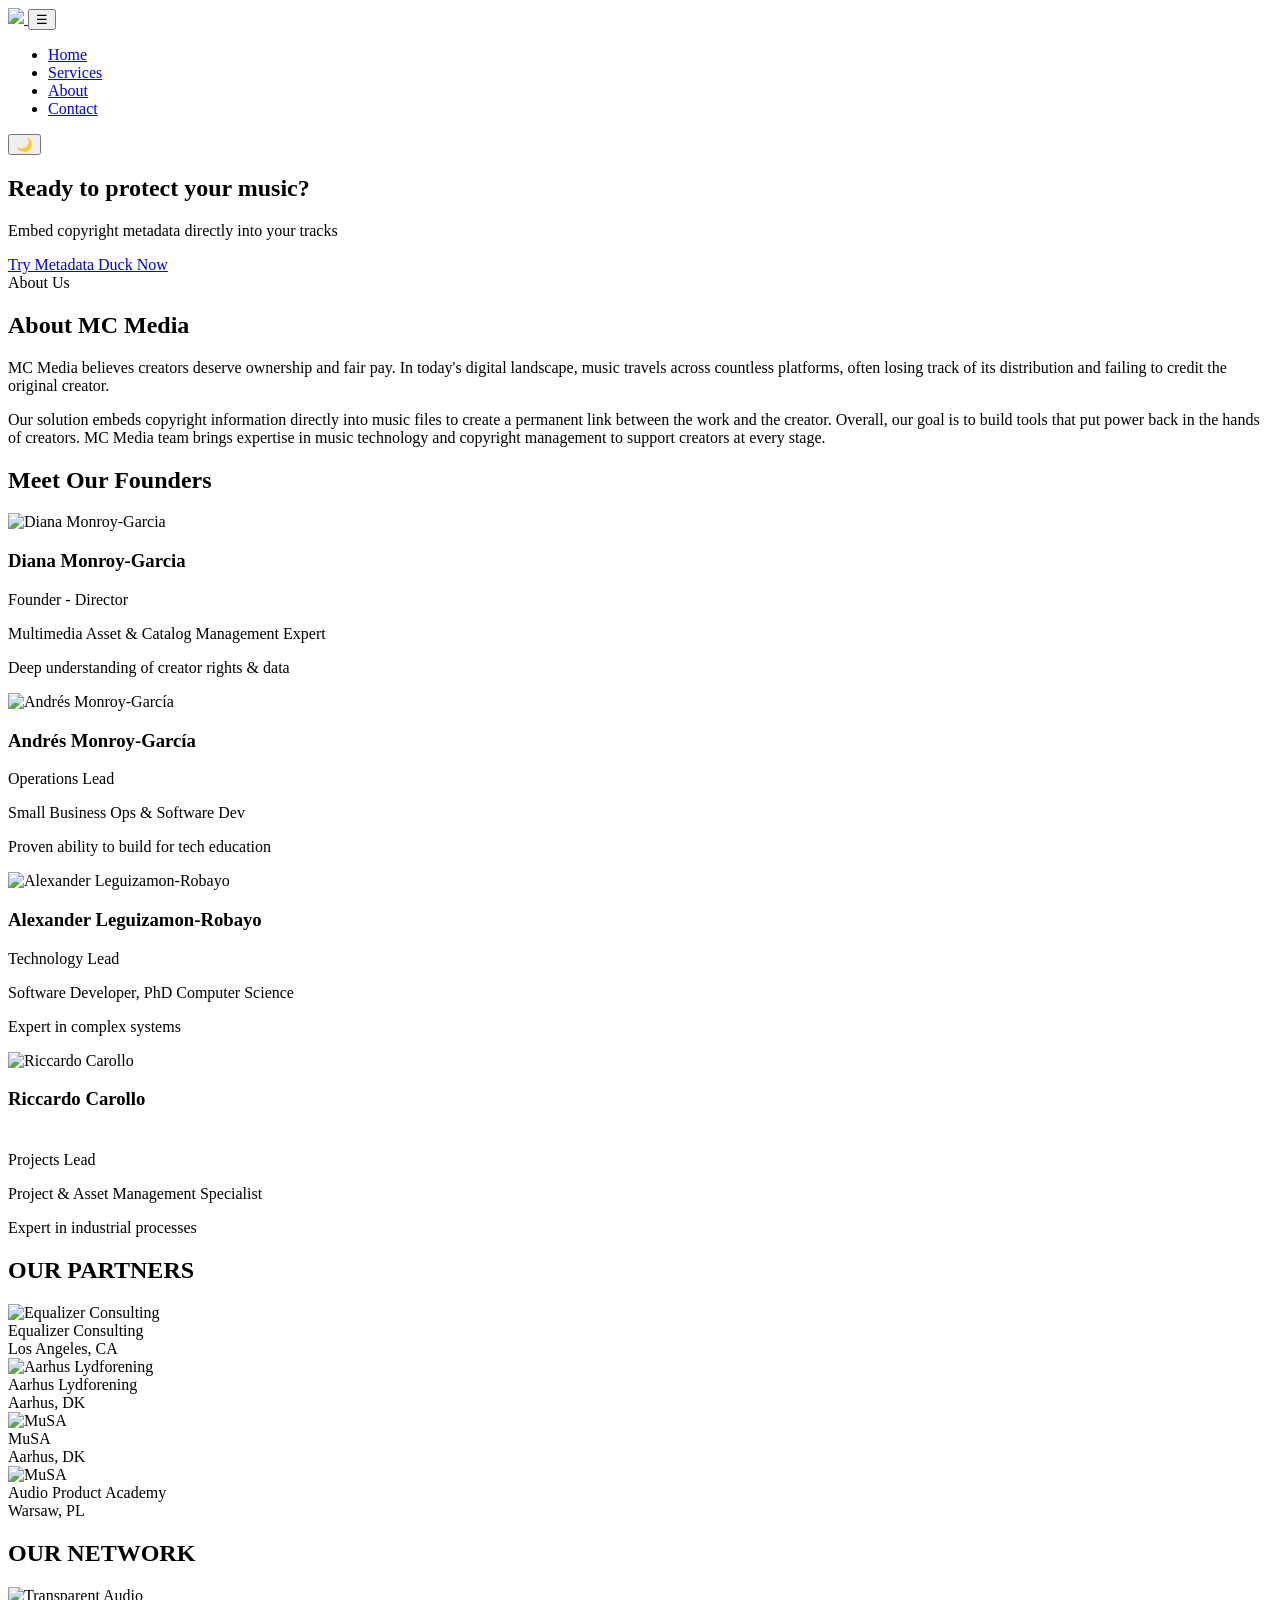
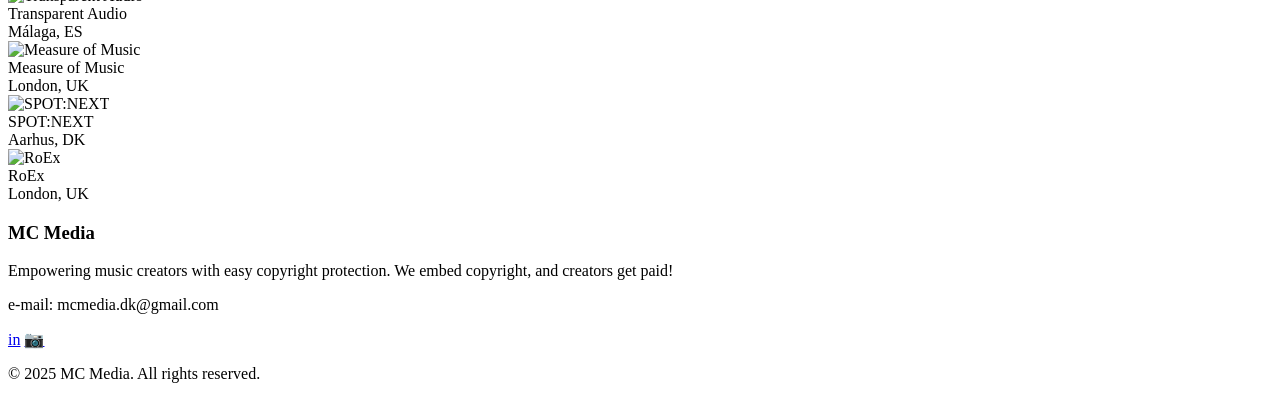
==== pages/about.html @ 6b3085d5 "Update about.html updated team's titles and experience" ====
<!DOCTYPE html>
<html>
<head>
<meta charset="UTF-8"/>
<meta name="viewport" content="width=device-width, initial-scale=1.0"/>
<link rel="stylesheet" href="../style.css"/>
<title>About - MC Media</title>
<script>
  // Applique le thème immédiatement, avant que la page se charge
  (function() {
    const savedTheme = localStorage.getItem('theme') || 'dark';
    if (savedTheme === 'light') {
      document.documentElement.classList.add('light-mode');
    }
  })();
</script>
</head>
<body class="standalone-mode">

    <nav>
        <div class="nav-container">
            <a href="../index.html" class="logo">
                <img src="../images/mcmedialogo.png" class="logo-image">
            </a>
            <button class="mobile-menu-btn" aria-label="Toggle menu">&#9776;</button>
            <div class="nav-right">
                <ul class="nav-links">
                    <li><a href="../index.html" class="nav-link" data-page="home">Home</a></li>
                    <li><a href="../pages/services.html" class="nav-link">Services</a></li>
                    <li><a href="../pages/about.html" class="nav-link active">About</a></li>
                    <li><a href="../pages/contact.html" class="nav-link">Contact</a></li>
                </ul>
                <button id="themeToggle">🌙</button>
            </div>
        </div>
    </nav>




<!-- App Banner Section -->
<div class="app-banner">
    <div class="app-banner-content">
        <h2>Ready to protect your music?</h2>
        <p>Embed copyright metadata directly into your tracks</p>
        <a href="https://app.mcmedia.dk" class="app-banner-btn" target="_blank">Try Metadata Duck Now</a>
    </div>
</div>

     <!-- About Page - UPDATED CONTENT -->
    <section id="about" class="page-section">
        <div class="about-section-new">
            <div class="about-container-new">
                <div class="about-intro">
                    <span class="about-label">About Us</span>
                    <h2>About MC Media</h2>
                    <p class="about-subtitle">MC Media believes creators deserve ownership and fair pay. In today's digital landscape, music travels across countless platforms, often losing track of its distribution and failing to credit the original creator.</p>
                </div>
                <div class="about-description">
                    <p>Our solution embeds copyright information directly into music files to create a permanent link between the work and the creator. Overall, our goal is to build tools that put power back in the hands of creators. MC Media team brings expertise in music technology and copyright management to support creators at every stage.</p>
                </div>

                <!-- IMPROVED Meet Our Founders Section - 3 COLUMN LAYOUT -->
                <div class="founders-section">
                    <h2>Meet Our Founders</h2>
                    
                    <div class="founders-grid">
                        <!-- Founder 1 -->
                        <div class="founder-card">
                            <div class="founder-image">
                                <img src="../images/diana profile.jpg" 
                                     alt="Diana Monroy-Garcia">
                            </div>
                            <div class="founder-info">
                                <h3>Diana Monroy-Garcia</h3>
                                <p class="title">Founder - Director</p>
                                <p class="experience">Multimedia Asset & Catalog Management Expert</p>
                                <p>Deep understanding of creator rights & data</p>
                            </div>
                        </div>
                        
                        <!-- Founder 2 -->
                        <div class="founder-card">
                            <div class="founder-image">
                                <img src="../images/andres profile.png" 
                                     alt="Andrés Monroy-García">
                            </div>
                            <div class="founder-info">
                                <h3>Andrés Monroy-García</h3>
                                <p class="title">Operations Lead</p>
                                <p class="experience">Small Business Ops & Software Dev</p>
                                <p> Proven ability to build for tech education</p>
                            </div>
                        </div>
                        
                        <!-- Founder 3 -->
                        <div class="founder-card">
                            <div class="founder-image">
                                <img src="../images/alexander profile.png" 
                                     alt="Alexander Leguizamon-Robayo">
                            </div>
                            <div class="founder-info">
                                <h3>Alexander Leguizamon-Robayo</h3>
                                <p class="title">Technology Lead</p>
                                <p class="experience">Software Developer, PhD Computer Science</p>
                                <p>Expert in complex systems</p>
                            </div>
                        </div>
                                <!-- Founder 4 -->
                        <div class="founder-card">
                            <div class="founder-image">
                                <img src="../images/riccardo profile.jpg" 
                                     alt="Riccardo Carollo">
                            </div>
                            <div class="founder-info">
                                <h3>Riccardo Carollo <br><br></h3>
                                <p class="title">Projects Lead</p>
                                <p class="experience">Project & Asset Management Specialist</p>
                                <p> Expert in industrial processes</p>
                            </div>
                        </div>
                    </div>
                </div>

                <!-- IMPROVED Our partners Section - BORDERLESS WITH IMAGES -->
                <div class="partners-section">
                    <h2>OUR PARTNERS</h2>
                    <div class="partners-logos">
                        <div class="partners-logo">
                            <img src="../images/equalizer logo.jpg" alt="Equalizer Consulting" class="network-logo-image">
                            <div class="logo-placeholder">Equalizer Consulting</div>
                            <div class="logo-text">Los Angeles, CA</div>
                        </div>
                        <div class="partners-logo">
                            <img src="../images/Aarhus Lydforening.png" alt="Aarhus Lydforening" class="network-logo-image">
                            <div class="logo-placeholder">Aarhus Lydforening</div>
                            <div class="logo-text">Aarhus, DK</div>
                        </div>
     
                          <div class="partners-logo">
                            <img src="../images/Musa.jpeg" alt="MuSA" class="network-logo-image">
                            <div class="logo-placeholder">MuSA</div>
                            <div class="logo-text">Aarhus, DK</div>
                        </div>
                         <div class="partners-logo">
                            <img src="../images/audio product academy.jpeg" alt="MuSA" class="network-logo-image">
                            <div class="logo-placeholder">Audio Product Academy</div>
                            <div class="logo-text">Warsaw, PL</div>
                        </div>
       
                        </div>

<!-- IMPROVED Our network Section - BORDERLESS WITH IMAGES -->
                        <div class="network-section">
                    <h2>OUR NETWORK</h2>
                    <div class="network-logos">
                        <div class="network-logo">
                            <img src="../images/transparent audio.jpg" alt="Transparent Audio" class="network-logo-image">
                            <div class="logo-placeholder">Transparent Audio</div>
                            <div class="logo-text">Málaga, ES</div>
                        </div>
                     
                      <div class="partners-logo">
                            <img src="../images/measure of music logo.png" alt="Measure of Music" class="network-logo-image">
                            <div class="logo-placeholder">Measure of Music</div>
                            <div class="logo-text">London, UK</div>
                        </div>
                        <div class="partners-logo">
                            <img src="../images/spot next logo.jpg" alt="SPOT:NEXT" class="network-logo-image">
                            <div class="logo-placeholder">SPOT:NEXT</div>
                            <div class="logo-text">Aarhus, DK</div>
                        </div>
                         <div class="partners-logo">
                            <img src="../images/roex logo.png" alt="RoEx" class="network-logo-image">
                            <div class="logo-placeholder">RoEx</div>
                            <div class="logo-text">London, UK</div>
                        </div>
                    </div>
                </div>
            </div>
        </div>
    </section>
    <!-- Footer -->
    <div class="white-footer">
        <div class="footer-content">
            <div class="footer-about">
                <h3>MC Media</h3>
                <p>Empowering music creators with easy copyright protection. We embed copyright, and creators get paid!</p>
                <p>e-mail: mcmedia.dk@gmail.com</p>
                <div class="social-links">
                    <a href="https://www.linkedin.com/company/mcmedia-dk/posts/?feedView=all" target="_blank" aria-label="LinkedIn">in</a>
                    <a href="https://www.instagram.com/musicrightscl" target="_blank" aria-label="Instagram">📷</a>
                </div>
            </div>
            <div class="footer-bottom">
                <p>&copy; 2025 MC Media. All rights reserved.</p>
            </div>
        </div>
    </div>
        <script src="../scripts.js"></script>
</body>
</html>
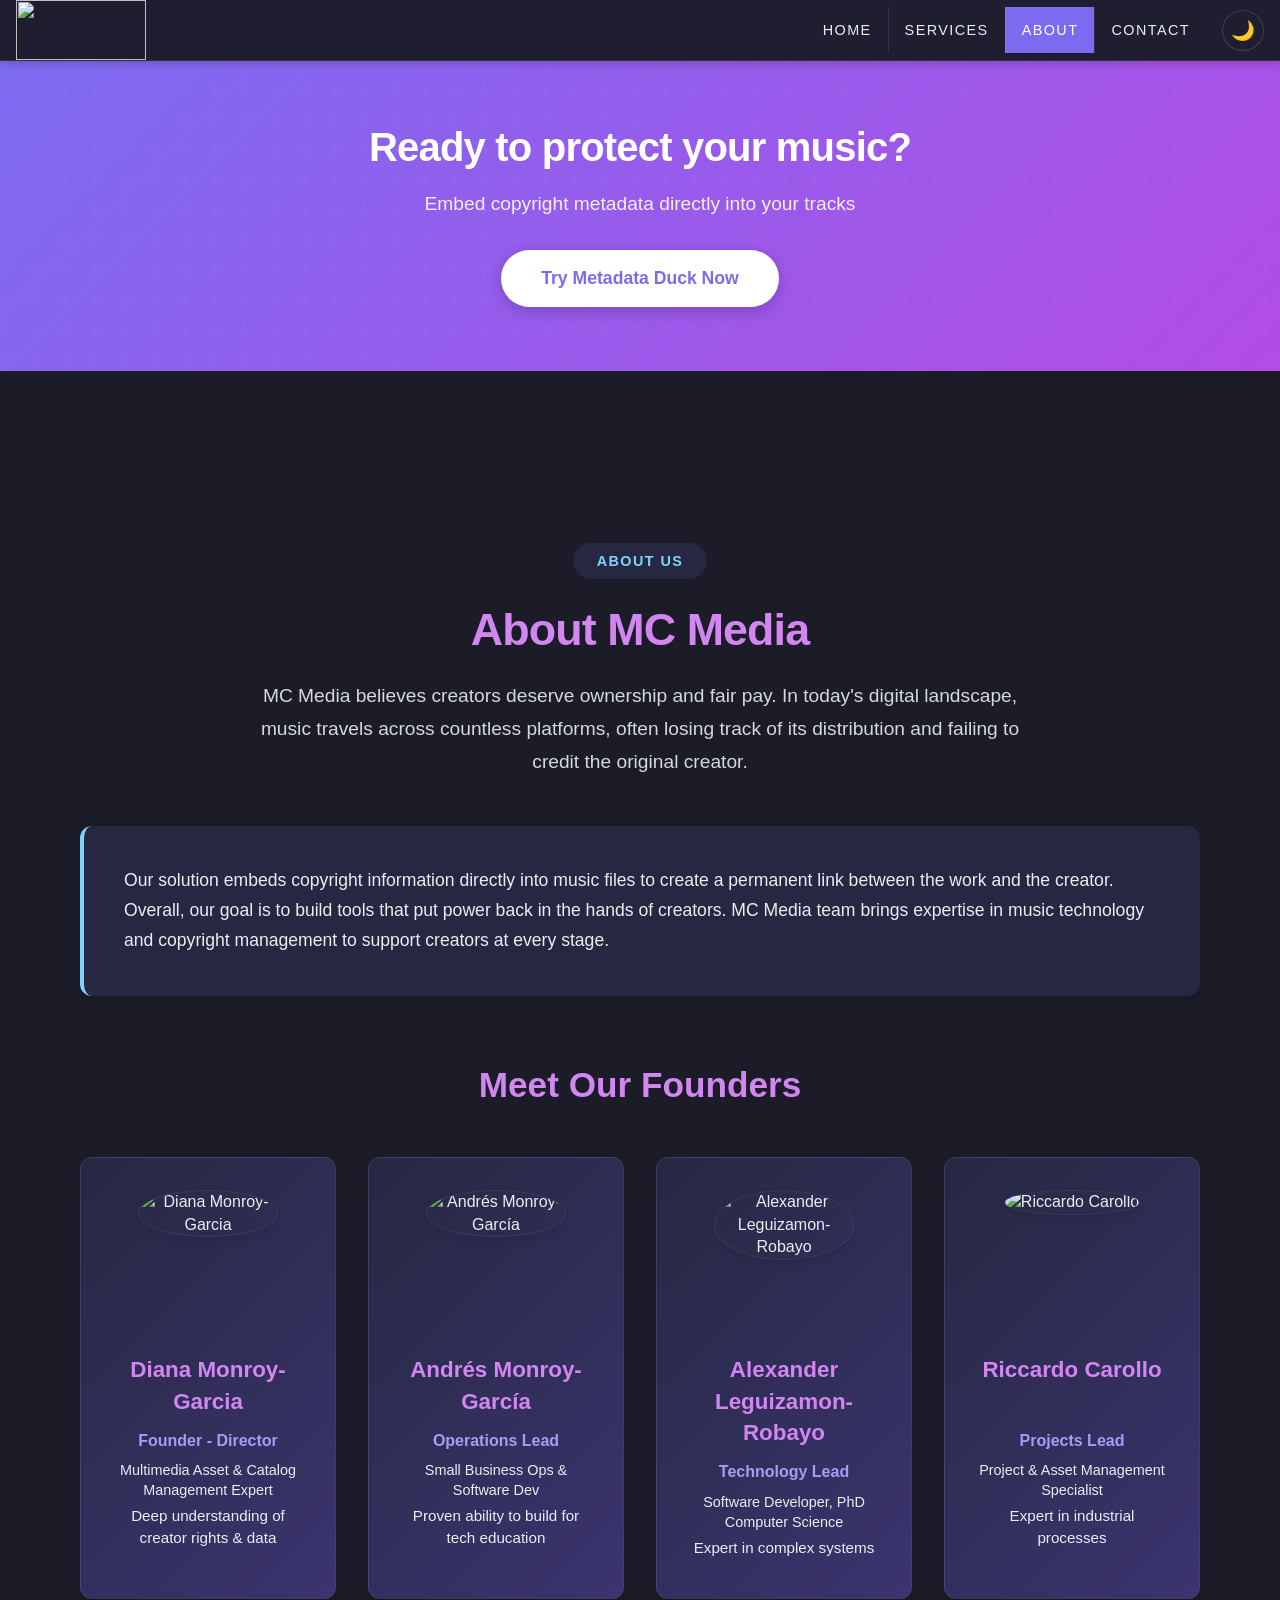
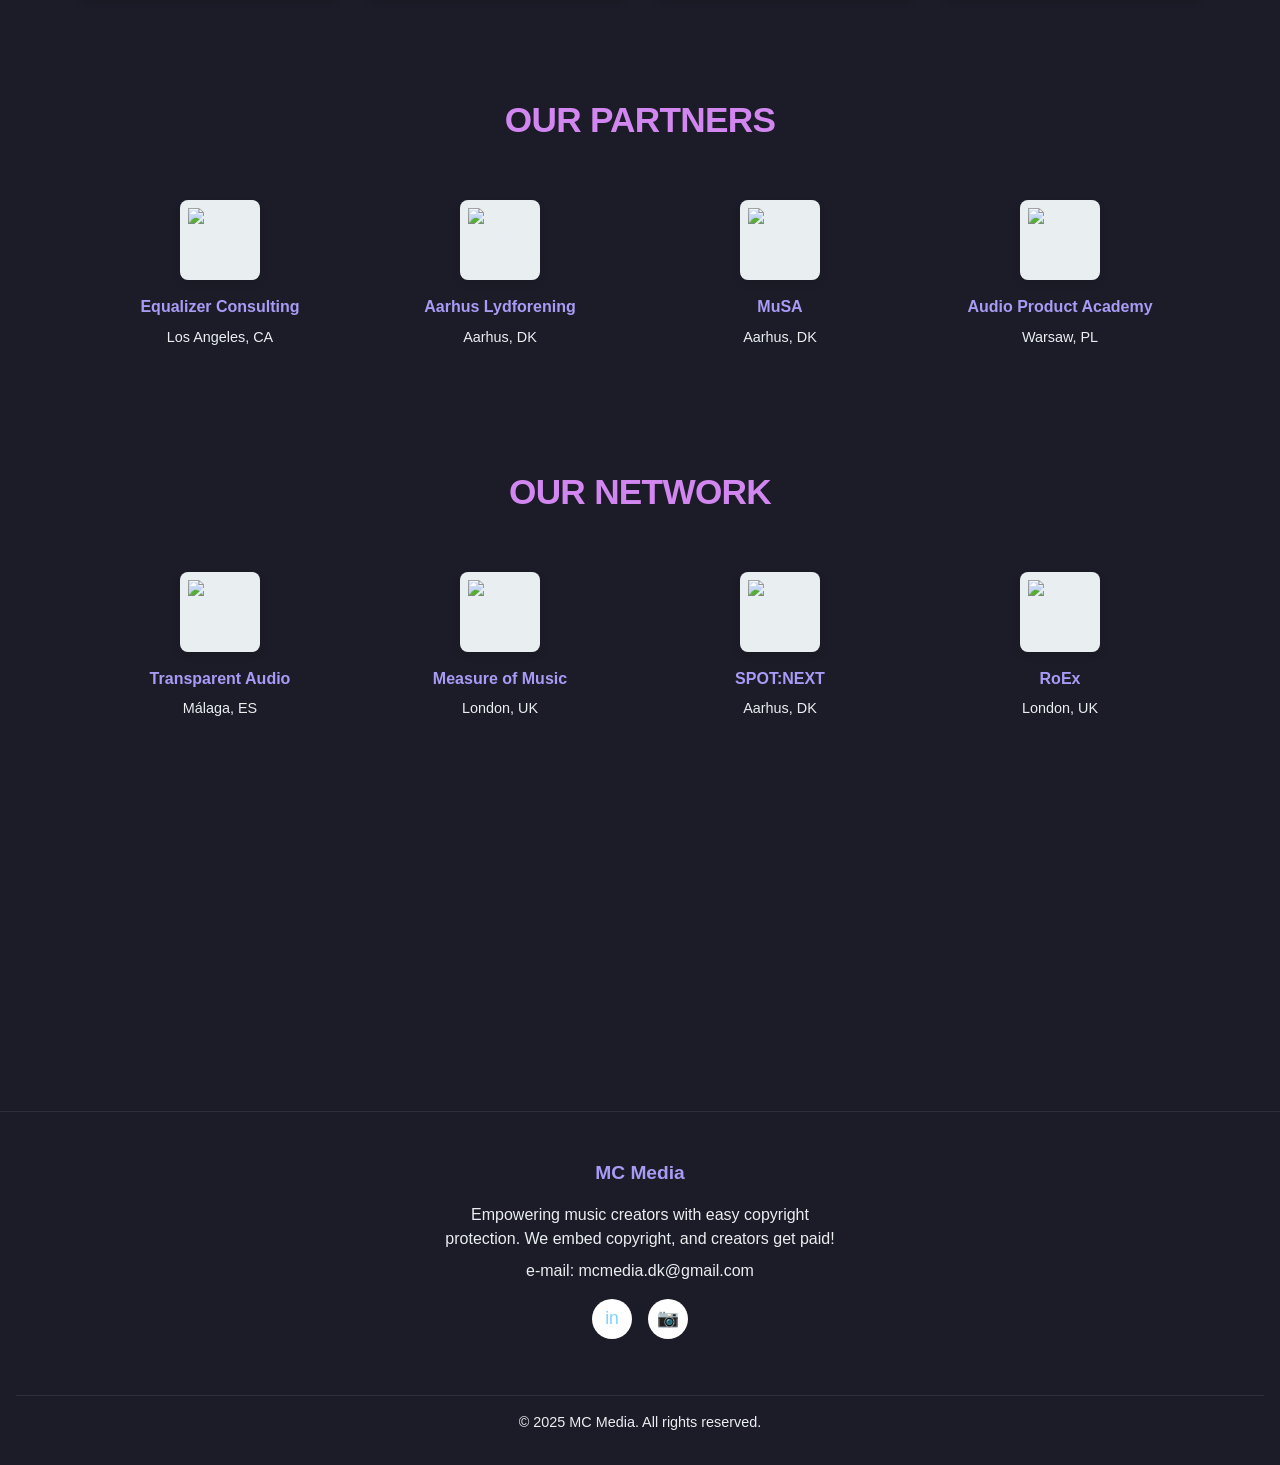
==== commit 8dcda907: "Update about.html app banner underlay fix 2" ====
--- a/pages/about.html
+++ b/pages/about.html
@@ -39,7 +39,7 @@
 
 
 <!-- App Banner Section -->
-<div class="app-banner">
+<div class="app-banner app-banner-page">
     <div class="app-banner-content">
         <h2>Ready to protect your music?</h2>
         <p>Embed copyright metadata directly into your tracks</p>
--- a/style.css
+++ b/style.css
@@ -0,0 +1,2487 @@
+
+       :root {
+            
+    /* ======================================
+                    COLORS
+       ====================================== */
+    --main-color: #1c1c28;
+    --card-color:  #262841;
+    --article-bg-color: #1c1c28;
+    --founder-card-bg-color: #3b3470;
+    --network-logo-bg-color: #e9eef1;
+    /*text*/
+    --text-color:#e9eef1;
+    --bigtitle-color: #d186f0;
+    --title-color:  #a99bf5;
+    --date-color: #7dd3fc;
+    --container-color: #262841;
+    /*buttons*/
+    --button-color: #262841;
+    --button-hover-color: #181526;
+    --button-text-color: #e9eef1;
+    /*links*/
+    --link-color: #262841;
+    --link-a-color: #7dd3fc;
+    --link-a-hover-color: #7c6bf0;
+    /*details*/
+    --divider-color: rgba(233,238,241,0.2);
+    /*borders & shadows*/
+    --border-color: rgba(255,255,255,0.08);
+    --border-color-strong: rgba(255,255,255,0.15);
+    --shadow-card: 0 2px 8px rgba(0,0,0,0.2);
+    --shadow-md: 0 4px 12px rgba(0,0,0,0.25);
+    --shadow-lg: 0 8px 24px rgba(0,0,0,0.3);
+    /*nav*/
+    --nav-bg: #1e1e30;
+    --nav-text: #e9eef1;
+
+
+    /* Variables for light mode */
+body.light-mode {
+    --main-color: #f8f9fc;
+    --card-color: #ffffff;
+    --article-bg-color:#f8f9fc;
+    --founder-card-bg-color: #f0edff;
+    --network-logo-bg-color: #e9eef1;
+    /*text*/
+    --text-color:#1e1b3a;
+    --bigtitle-color: #6d28d9;
+    --title-color:  #4338ca;
+    --date-color: #0369a1;
+    --container-color: #f0edff;
+    /*buttons*/
+    --button-color: #6d28d9;
+    --button-hover-color: #5b21b6;
+    --button-text-color: #ffffff;
+    /*links*/
+    --link-color: #1e1b3a;
+    --link-a-color: #2563eb;
+    --link-a-hover-color: #7c6bf0;
+    /*details*/
+    --divider-color: rgba(0,0,0,0.1);
+    /*borders & shadows*/
+    --border-color: rgba(0,0,0,0.08);
+    --border-color-strong: rgba(0,0,0,0.12);
+    --shadow-card: 0 1px 3px rgba(0,0,0,0.06), 0 1px 2px rgba(0,0,0,0.04);
+    --shadow-md: 0 4px 12px rgba(0,0,0,0.08);
+    --shadow-lg: 0 8px 24px rgba(0,0,0,0.1);
+    /*nav*/
+    --nav-bg: #ffffff;
+    --nav-text: #1e1b3a;
+}
+
+/* Style du bouton theme toggle */
+#themeToggle {
+    background: none;
+    border: 1px solid var(--border-color-strong);
+    font-size: 1.2rem;
+    cursor: pointer;
+    padding: 0.5rem;
+    border-radius: 50%;
+    transition: all 0.3s ease;
+    margin-left: 1rem;
+}
+
+#themeToggle:hover {
+    background: var(--border-color-strong);
+    transform: scale(1.1);
+}
+
+body.light-mode #themeToggle {
+    border-color: var(--border-color-strong);
+}
+
+body.light-mode #themeToggle:hover {
+    background: #f0f0f0;
+}
+
+        }
+        /* ======================================
+            GLOBAL STYLES & RESET
+           ====================================== */
+        * {
+            margin: 0;
+            padding: 0;
+            box-sizing: border-box;
+        }
+
+        body {
+            font-family: 'Helvetica Neue', Helvetica, Arial, sans-serif;
+            background: var(--main-color);
+            color: var(--text-color);
+            line-height: 1.4;
+            overflow-x: hidden;
+        }
+
+        /* ======================================
+           HEADER - NAVIGATION
+           ====================================== */
+    
+           nav {
+            position: fixed;
+            top: 0;
+            width: 100%;
+            background: var(--nav-bg);
+            z-index: 1000;
+            border-bottom: 1px solid var(--border-color);
+            box-shadow: var(--shadow-card);
+        }
+        body.light-mode nav{
+                background: var(--nav-bg);
+            }
+        .nav-container {
+            max-width: 1400px;
+            margin: 0 auto;
+            padding: 0 1rem;
+            display: flex;
+            justify-content: space-between;
+            align-items: center;
+            height: 60px;
+        }
+
+        .nav-right {
+            display: flex;
+            align-items: center;
+            gap: 0;
+        }
+
+        .logo {
+            font-size: 1.4rem;
+            font-weight: 700;
+            color: var(--nav-text);
+            text-decoration: none;
+            letter-spacing: -0.02em;
+        }
+
+        .nav-links {
+            display: flex;
+            list-style: none;
+            gap: 0;
+            margin: 0;
+            padding: 0;
+        }
+
+        .nav-links li {
+            position: relative;
+        }
+
+        .nav-links a {
+            text-decoration: none;
+            color: var(--nav-text);
+            font-weight: 400;
+            font-size: 0.9rem;
+            text-transform: uppercase;
+            letter-spacing: 0.1em;
+            padding: 0.8rem 1rem;
+            display: block;
+            transition: background 0.2s ease, color 0.2s ease;
+            border-left: 1px solid var(--border-color);
+        }
+
+        .nav-links li:first-child a {
+            border-left: none;
+        }
+
+        .nav-links a:hover,
+        .nav-links a.active {
+            background: var(--link-a-hover-color);
+            color: #ffffff;
+        }
+
+        /* Mobile menu button */
+        .mobile-menu-btn {
+            display: none;
+            background: none;
+            border: none;
+            font-size: 1.5rem;
+            cursor: pointer;
+            padding: 0.5rem;
+        }
+
+        /* ======================================
+           MAIN - HERO SECTION
+           ====================================== */
+/* Page sections (for body spa we use the first one system with a single page and for standalone we use display block) */
+
+
+        /* Mode SPA (index.html) */
+     body.spa-mode .page-section {
+        display: none;
+    }
+    body.spa-mode .page-section.active {
+        display: block;
+    }
+
+    /* Mode standalone (autres pages) */
+    body.standalone-mode .page-section {
+        display: block;
+        margin-top: 60px;
+    }
+
+        .main-hero {
+            position: relative;
+            height: 100vh;
+            width: 100%;
+            display: flex;
+            align-items: center;
+            justify-content: center;
+            overflow: hidden;
+            background: #000;
+            margin-top: 0;
+        }
+
+        /* When no banner before hero */
+        .main-hero.with-nav-margin {
+            margin-top: 60px;
+        }
+
+        .hero-video-background {
+            position: absolute;
+            top: 0;
+            left: 0;
+            width: 100%;
+            height: 100%;
+            object-fit: cover;
+            z-index: 1;
+            -webkit-user-select: none;
+            -moz-user-select: none;
+            -ms-user-select: none;
+            user-select: none;
+            -webkit-tap-highlight-color: transparent;
+            pointer-events: none;
+        }
+
+        /* Video Text Overlay - FIXED TO SHOW ONLY 2 LINES */
+        .video-text-overlay {
+            position: absolute;
+            bottom: 80px;
+            left: 60px;
+            color: white;
+            text-align: left;
+            z-index: 4;
+            max-width: 500px;
+        }
+
+        .video-text-overlay h2 {
+            font-size: 3.2rem;
+            font-weight: 700;
+            line-height: 1.1;
+            letter-spacing: -0.02em;
+            text-shadow: 2px 2px 8px rgba(0, 0, 0, 0.7);
+            display: flex;
+            flex-direction: column;
+            white-space: nowrap;
+        }
+
+        .video-text-overlay .line1 {
+            display: block;
+            margin-bottom: 0.3em;
+        }
+
+        .video-text-overlay .line2 {
+            display: block;
+        }
+
+        /* ======================================
+           STICKY BANNER WITH ANIMATION
+           ====================================== */
+        .sticky-banner {
+            text-align: center;
+            margin: 0;
+            padding: 0;
+            background: #000;
+            color: white;
+            height: 41px;
+            display: flex;
+            align-items: center;
+            justify-content: center;
+            overflow: hidden;
+            position: fixed;
+            top: 60px;
+            left: 0;
+            right: 0;
+            z-index: 998;
+            width: 100vw;
+        }
+
+        .sticky-banner h3 {
+            font-size: 1rem;
+            font-weight: 600;
+            margin: 0;
+            font-style: italic;
+            white-space: nowrap;
+            animation: slideRight 20s linear infinite;
+            line-height: 41px;
+            height: 41px;
+            display: block;
+            padding-top: 3px;
+        }
+
+        @keyframes slideRight {
+            0% { transform: translateX(-25%); }
+            100% { transform: translateX(25%); }
+        }
+
+        /* ======================================
+           APP BANNER SECTION
+           ====================================== */
+        .app-banner {
+            background: linear-gradient(135deg, #7c6bf0 0%, #b24ce6 100%);
+            padding: 4rem 2rem;
+            text-align: center;
+            position: relative;
+            overflow: hidden;
+        }
+
+        .app-banner-top {
+            margin-top: 96px;
+        }
+
+       .app-banner-page {
+           margin-top: 55px;
+       }
+
+        .app-banner::before {
+            content: '';
+            position: absolute;
+            top: 0;
+            left: 0;
+            right: 0;
+            bottom: 0;
+            background: url("data:image/svg+xml,%3Csvg width='60' height='60' viewBox='0 0 60 60' xmlns='http://www.w3.org/2000/svg'%3E%3Cg fill='none' fill-rule='evenodd'%3E%3Cg fill='%23ffffff' fill-opacity='0.05'%3E%3Cpath d='M36 34v-4h-2v4h-4v2h4v4h2v-4h4v-2h-4zm0-30V0h-2v4h-4v2h4v4h2V6h4V4h-4zM6 34v-4H4v4H0v2h4v4h2v-4h4v-2H6zM6 4V0H4v4H0v2h4v4h2V6h4V4H6z'/%3E%3C/g%3E%3C/g%3E%3C/svg%3E");
+            opacity: 0.5;
+        }
+
+        .app-banner-content {
+            position: relative;
+            z-index: 1;
+            max-width: 800px;
+            margin: 0 auto;
+        }
+
+        .app-banner h2 {
+            font-size: 2.5rem;
+            font-weight: 700;
+            color: #fff;
+            margin-bottom: 1rem;
+            letter-spacing: -0.02em;
+        }
+
+        .app-banner p {
+            font-size: 1.2rem;
+            color: rgba(255, 255, 255, 0.9);
+            margin-bottom: 2rem;
+        }
+
+        .app-banner-btn {
+            display: inline-block;
+            background: #fff;
+            color: #7c6bf0;
+            padding: 1rem 2.5rem;
+            font-size: 1.1rem;
+            font-weight: 600;
+            text-decoration: none;
+            border-radius: 50px;
+            transition: all 0.3s ease;
+            box-shadow: 0 4px 15px rgba(0, 0, 0, 0.2);
+        }
+
+        .app-banner-btn:hover {
+            transform: translateY(-3px);
+            box-shadow: 0 8px 25px rgba(0, 0, 0, 0.3);
+            background: #f0f0f0;
+        }
+
+        /* ======================================
+           IMPROVED MISSION SECTION - NEW DESIGN
+           ====================================== */
+        .mission-section-new {
+            background: var(--main-color);
+            padding: 7rem 0;
+            width: 100%;
+        }
+
+        .mission-container-new {
+            max-width: 1200px;
+            margin: 0 auto;
+            padding: 0 2.5rem;
+        }
+
+        .mission-intro {
+            text-align: center;
+            margin-bottom: 4rem;
+        }
+
+        .mission-label {
+            display: inline-block;
+            background: var(--card-color);
+            color: var(--link-a-color);
+            padding: 0.5rem 1.5rem;
+            border-radius: 50px;
+            font-size: 0.9rem;
+            font-weight: 600;
+            text-transform: uppercase;
+            letter-spacing: 0.1em;
+            margin-bottom: 1.5rem;
+        }
+
+        .mission-intro h2 {
+            font-size: 2.8rem;
+            font-weight: 700;
+            color: var(--bigtitle-color);
+            margin-bottom: 1.5rem;
+            letter-spacing: -0.02em;
+            line-height: 1.2;
+        }
+
+        .mission-subtitle {
+            font-size: 1.2rem;
+            color: var(--text-color);
+            max-width: 700px;
+            margin: 0 auto;
+            line-height: 1.7;
+            opacity: 0.9;
+        }
+
+        .mission-features {
+            display: flex;
+            flex-direction: column;
+            gap: 2rem;
+        }
+
+        .mission-feature {
+            display: flex;
+            align-items: flex-start;
+            gap: 1.5rem;
+            background: var(--card-color);
+            padding: 2.5rem;
+            border-radius: 12px;
+            transition: all 0.3s ease;
+            border-left: 4px solid transparent;
+            box-shadow: var(--shadow-card);
+        }
+
+        .mission-feature:hover {
+            transform: translateX(10px);
+            border-left-color: var(--link-a-color);
+            box-shadow: var(--shadow-md);
+        }
+
+        .feature-icon-wrapper {
+            flex-shrink: 0;
+            width: 60px;
+            height: 60px;
+            background: linear-gradient(135deg, #7c6bf0 0%, #b24ce6 100%);
+            border-radius: 12px;
+            display: flex;
+            align-items: center;
+            justify-content: center;
+            color: #fff;
+        }
+
+        .feature-content h3 {
+            font-size: 1.4rem;
+            font-weight: 600;
+            color: var(--bigtitle-color);
+            margin-bottom: 0.5rem;
+        }
+
+        .feature-content p {
+            font-size: 1rem;
+            line-height: 1.6;
+            color: var(--text-color);
+            opacity: 0.9;
+        }
+
+        /* ======================================
+           SERVICES PAGE - NEW DESIGN
+           ====================================== */
+        .services-section-new {
+            background: var(--main-color);
+            padding: 7rem 0;
+            width: 100%;
+        }
+
+        .services-container-new {
+            max-width: 1200px;
+            margin: 0 auto;
+            padding: 0 2.5rem;
+        }
+
+        .services-intro {
+            text-align: center;
+            margin-bottom: 4rem;
+        }
+
+        .services-label {
+            display: inline-block;
+            background: var(--card-color);
+            color: var(--link-a-color);
+            padding: 0.5rem 1.5rem;
+            border-radius: 50px;
+            font-size: 0.9rem;
+            font-weight: 600;
+            text-transform: uppercase;
+            letter-spacing: 0.1em;
+            margin-bottom: 1.5rem;
+        }
+
+        .services-intro h2 {
+            font-size: 2.8rem;
+            font-weight: 700;
+            color: var(--bigtitle-color);
+            margin-bottom: 1.5rem;
+            letter-spacing: -0.02em;
+            line-height: 1.2;
+        }
+
+        .services-subtitle {
+            font-size: 1.2rem;
+            color: var(--text-color);
+            max-width: 700px;
+            margin: 0 auto;
+            line-height: 1.7;
+            opacity: 0.9;
+        }
+
+        .services-features {
+            display: flex;
+            flex-direction: column;
+            gap: 2rem;
+        }
+
+        .service-feature {
+            display: flex;
+            align-items: flex-start;
+            gap: 1.5rem;
+            background: var(--card-color);
+            padding: 2.5rem;
+            border-radius: 12px;
+            transition: all 0.3s ease;
+            border-left: 4px solid transparent;
+            box-shadow: var(--shadow-card);
+        }
+
+        .service-feature:hover {
+            transform: translateX(10px);
+            border-left-color: var(--link-a-color);
+            box-shadow: var(--shadow-md);
+        }
+
+        /* ======================================
+           ABOUT PAGE - NEW DESIGN
+           ====================================== */
+        .about-section-new {
+            background: var(--main-color);
+            padding: 7rem 0;
+            width: 100%;
+        }
+
+        .about-container-new {
+            max-width: 1200px;
+            margin: 0 auto;
+            padding: 0 2.5rem;
+        }
+
+        .about-intro {
+            text-align: center;
+            margin-bottom: 3rem;
+        }
+
+        .about-label {
+            display: inline-block;
+            background: var(--card-color);
+            color: var(--link-a-color);
+            padding: 0.5rem 1.5rem;
+            border-radius: 50px;
+            font-size: 0.9rem;
+            font-weight: 600;
+            text-transform: uppercase;
+            letter-spacing: 0.1em;
+            margin-bottom: 1.5rem;
+        }
+
+        .about-intro h2 {
+            font-size: 2.8rem;
+            font-weight: 700;
+            color: var(--bigtitle-color);
+            margin-bottom: 1.5rem;
+            letter-spacing: -0.02em;
+            line-height: 1.2;
+        }
+
+        .about-subtitle {
+            font-size: 1.2rem;
+            color: var(--text-color);
+            max-width: 800px;
+            margin: 0 auto;
+            line-height: 1.7;
+            opacity: 0.9;
+        }
+
+        .about-description {
+            background: var(--card-color);
+            padding: 2.5rem;
+            border-radius: 12px;
+            margin-bottom: 4rem;
+            border-left: 4px solid var(--link-a-color);
+            box-shadow: var(--shadow-card);
+        }
+
+        .about-description p {
+            font-size: 1.1rem;
+            line-height: 1.7;
+            color: var(--text-color);
+        }
+
+        /* ======================================
+           CONTACT PAGE - NEW DESIGN
+           ====================================== */
+        .contact-section-new {
+            background: var(--main-color);
+            padding: 7rem 0;
+            width: 100%;
+        }
+
+        .contact-container-new {
+            max-width: 1200px;
+            margin: 0 auto;
+            padding: 0 2.5rem;
+        }
+
+        .contact-intro {
+            text-align: center;
+            margin-bottom: 4rem;
+        }
+
+        .contact-label {
+            display: inline-block;
+            background: var(--card-color);
+            color: var(--link-a-color);
+            padding: 0.5rem 1.5rem;
+            border-radius: 50px;
+            font-size: 0.9rem;
+            font-weight: 600;
+            text-transform: uppercase;
+            letter-spacing: 0.1em;
+            margin-bottom: 1.5rem;
+        }
+
+        .contact-intro h2 {
+            font-size: 2.8rem;
+            font-weight: 700;
+            color: var(--bigtitle-color);
+            margin-bottom: 1.5rem;
+            letter-spacing: -0.02em;
+            line-height: 1.2;
+        }
+
+        .contact-subtitle {
+            font-size: 1.2rem;
+            color: var(--text-color);
+            max-width: 800px;
+            margin: 0 auto;
+            line-height: 1.7;
+            opacity: 0.9;
+        }
+
+        .contact-features {
+            display: grid;
+            grid-template-columns: repeat(2, 1fr);
+            gap: 2rem;
+            margin-bottom: 4rem;
+        }
+
+        .contact-feature {
+            display: flex;
+            align-items: flex-start;
+            gap: 1.5rem;
+            background: var(--card-color);
+            padding: 2.5rem;
+            border-radius: 12px;
+            transition: all 0.3s ease;
+            border-left: 4px solid transparent;
+            box-shadow: var(--shadow-card);
+        }
+
+        .contact-feature:hover {
+            transform: translateX(10px);
+            border-left-color: var(--link-a-color);
+            box-shadow: var(--shadow-md);
+        }
+
+        .contact-feature .feature-content p {
+            margin-bottom: 0.8rem;
+        }
+
+        .contact-form-wrapper {
+            max-width: 700px;
+            margin: 0 auto;
+        }
+
+        .contact-form-wrapper h3 {
+            text-align: center;
+            font-size: 1.8rem;
+            color: var(--bigtitle-color);
+            margin-bottom: 2rem;
+        }
+
+        /* Old mission section (kept for other pages) */
+        .mission-section {
+            background: var(--main-color);
+            padding: 5rem 0;
+            width: 100%;
+        }
+
+        .mission-container {
+            max-width: 1200px;
+            margin: 0 auto;
+            padding: 0 2rem;
+        }
+
+        .mission-header {
+            text-align: center;
+            margin-bottom: 3rem;
+        }
+
+        .mission-header h2 {
+            font-size: 2.2rem; /* SMALLER */
+            font-weight: 700;
+            color: var(--bigtitle-color);;
+            margin-bottom: 1rem;
+            letter-spacing: -0.02em;
+        }
+
+        .mission-divider {
+            width: 100px;
+            height: 3px;
+            background: var(--divider-color);
+            margin: 0 auto 2rem;
+        }
+
+        .mission-grid {
+            display: grid;
+            grid-template-columns: repeat(3, 1fr);
+            gap: 2rem;
+        }
+
+        .mission-card {
+            background: var(--card-color);
+            padding: 2.5rem 2rem;
+            border-radius: 8px;
+            text-align: center;
+            transition: all 0.3s ease;
+            box-shadow: var(--shadow-card);
+        }
+
+        .mission-card:hover {
+            transform: translateY(-5px);
+            box-shadow: var(--shadow-md);
+        }
+
+        .mission-icon {
+            font-size: 2.5rem;
+            margin-bottom: 1.5rem;
+        }
+
+        .mission-card h3 {
+            font-size: 1.3rem;
+            font-weight: 600;
+            margin-bottom: 1rem;
+            color: var(--title-color);
+        }
+
+        .mission-card p {
+            font-size: 1rem;
+            line-height: 1.6;
+            color: var(--text-color);
+        }
+
+        /* ======================================
+           BLACK & WHITE CASSETTE TAPE STYLING
+           ====================================== */
+        .cassette-section {
+            background: var(--main-color);
+            width: 100%;
+            padding: 3rem 0;
+            margin: 0;
+        }
+
+        .cassette-container {
+            max-width: 1400px;
+            margin: 0 auto;
+            padding: 0 1rem;
+        }
+
+        .cassette-player {
+            background: var(--card-color);
+            border-radius: 8px;
+            padding: 2rem;
+            margin-bottom: 0;
+            border: 1px solid var(--border-color);
+            position: relative;
+        }
+        body.light-mode .cassette-label{
+                background: rgb(128, 124, 242);
+            }
+        .cassette-label {
+            background: rgb(0, 0, 0);
+            border-radius: 4px;
+            padding: 1.5rem;
+            margin-bottom: 1.5rem;
+            border: 1px solid var(--border-color);
+            text-align: center;
+        }
+
+        .cassette-controls {
+            display: flex;
+            justify-content: center;
+            gap: 1.5rem;
+            margin-top: 0;
+            margin-bottom: 0;
+        }
+
+        .cassette-button {
+            padding: 10px 20px;
+            background: white;
+            color: #000;
+            border: 1px solid var(--border-color-strong);
+            border-radius: 4px;
+            cursor: pointer;
+            transition: all 0.3s ease;
+            font-size: 0.9rem;
+            font-weight: 500;
+        }
+
+        .cassette-button:hover {
+            background: #000;
+            color: white;
+            border: 1px solid white;
+        }
+
+        .cassette-button.active {
+            background: #000;
+            color: white;
+            border: 1px solid white;
+        }
+
+        .cassette-content {
+            display: grid;
+            grid-template-columns: 1fr;
+            gap: 1rem;
+        }
+
+        .cassette-track {
+            background: white;
+            border-radius: 4px;
+            padding: 1.2rem;
+            border: 1px solid var(--border-color);
+            cursor: pointer;
+            transition: all 0.2s ease;
+            display: flex;
+            align-items: center;
+        }
+
+        .cassette-track:hover {
+            background: #000;
+            color: white;
+        }
+
+        .cassette-track:hover .track-info h3,
+        .cassette-track:hover .track-info p {
+            color: white;
+        }
+
+        .track-number {
+            width: 24px;
+            height: 24px;
+            background: #000;
+            color: white;
+            border-radius: 50%;
+            display: flex;
+            align-items: center;
+            justify-content: center;
+            font-size: 0.8rem;
+            font-weight: bold;
+            margin-right: 1rem;
+            flex-shrink: 0;
+        }
+
+        .track-info {
+            flex: 1;
+        }
+
+        .track-info h3 {
+            font-size: 1rem;
+            font-weight: 500;
+            margin-bottom: 0.2rem;
+            color: #000;
+        }
+
+        .track-info p {
+            font-size: 0.85rem;
+            color: #000;
+            margin: 0;
+        }
+
+        .track-category {
+            display: inline-block;
+            font-size: 0.7rem;
+            font-weight: 600;
+            text-transform: uppercase;
+            letter-spacing: 0.05em;
+            padding: 3px 8px;
+            border-radius: 12px;
+            background: white;
+            color: #000;
+            border: 1px solid var(--border-color);
+        }
+
+        /* Category colors with brand outline */
+        .blog-content .track-category {
+            background: var(--link-a-hover-color);
+            color: white;
+            border: 2px solid var(--border-color-strong);
+            box-shadow: none;
+        }
+
+        .projects-content .track-category {
+            background: var(--link-a-hover-color);
+            color: white;
+            border: 2px solid var(--border-color-strong);
+            box-shadow: none;
+        }
+
+        .talks-content .track-category {
+            background: var(--link-a-hover-color);
+            color: white;
+            border: 2px solid var(--border-color-strong);
+            box-shadow: none;
+        }
+
+        .cassette-track:hover .track-category {
+            background: white;
+            color: #000;
+            border: 1px solid white;
+            box-shadow: none;
+        }
+
+        .no-content-message {
+            text-align: center;
+            padding: 2rem;
+            color: white;
+            font-style: italic;
+            display: none;
+        }
+
+        /* ======================================
+           RESTORED SERVICES PAGE - MISSION STYLE DESIGN
+           ====================================== */
+        .services-section {
+            background: var(--main-color);
+            padding: 8rem 0 4rem 0; /* Added space before heading */
+            width: 100%;
+        }
+
+        .services-container {
+            max-width: 1200px;
+            margin: 0 auto;
+            padding: 0 2rem;
+        }
+
+        .services-header {
+            text-align: center;
+            margin-bottom: 3rem;
+        }
+
+        .services-header h2 {
+            font-size: 2.2rem;
+            font-weight: 700;
+            color: var(--bigtitle-color);
+            margin-bottom: 1rem;
+            letter-spacing: -0.02em;
+        }
+
+        .services-divider {
+            width: 100px;
+            height: 3px;
+            background: var(--divider-color);
+            margin: 0 auto 2rem;
+        }
+
+        .services-grid {
+            display: grid;
+            grid-template-columns: repeat(2, 1fr);
+            gap: 2rem;
+        }
+
+        .service-card {
+            background: var(--card-color);
+            padding: 2.5rem 2rem;
+            border-radius: 8px;
+            text-align: center;
+            transition: all 0.3s ease;
+            box-shadow: var(--shadow-card);
+        }
+
+        .service-card:hover {
+            transform: translateY(-5px);
+            box-shadow: var(--shadow-md);
+        }
+
+        .service-icon {
+            font-size: 2.5rem;
+            margin-bottom: 1.5rem;
+        }
+
+        .service-card h3 {
+            font-size: 1.3rem;
+            font-weight: 600;
+            margin-bottom: 1rem;
+            color: var(--title-color);
+        }
+
+        .service-card p {
+            font-size: 1rem;
+            line-height: 1.6;
+            color: var(--text-color);
+        }
+
+        /* ======================================
+           ABOUT PAGE STYLES
+           ====================================== */
+        .about-section {
+            padding: 8rem 0 4rem 0; /* Added space before heading */
+            background: var(--main-color);
+        }
+
+        .about-content {
+            max-width: 900px;
+            margin: 0 auto;
+            padding: 0 1rem;
+        }
+
+        .about-header {
+            text-align: center;
+            margin-bottom: 3rem;
+        }
+
+        .about-header h2 {
+            font-size: 2.2rem; /* SMALLER */
+            font-weight: 700;
+            margin-bottom: 1rem;
+            color: var(--bigtitle-color);
+            letter-spacing: -0.02em;
+        }
+
+        .about-text {
+            font-size: 1.1rem;
+            line-height: 1.7;
+            margin-bottom: 2rem;
+            text-align: justify;
+        }
+
+        /* IMPROVED FOUNDERS SECTION - 3 COLUMN LAYOUT */
+        .founders-section h2 {
+            text-align: center;
+            margin-bottom: 3rem;
+            font-size: 2.2rem;
+            font-weight: 700;
+            color: var(--bigtitle-color);
+        }
+
+        .founders-grid {
+            display: grid;
+            grid-template-columns: repeat(4, 1fr);
+            gap: 2rem;
+            max-width: 1200px;
+            margin: 0 auto;
+        }
+
+        .founder-card {
+            display: flex;
+            flex-direction: column;
+            align-items: center;
+            text-align: center;
+            background: linear-gradient(135deg, var(--card-color) 0%, var(--founder-card-bg-color) 100%);
+            padding: 2rem;
+            border-radius: 12px;
+            border: 1px solid var(--border-color);
+            transition: all 0.3s ease;
+            box-shadow: var(--shadow-card);
+            height: 100%;
+        }
+
+        .founder-card:hover {
+            transform: translateY(-8px);
+            box-shadow: var(--shadow-lg);
+        }
+
+        .founder-image {
+            margin-bottom: 1.5rem;
+            width: 140px;
+            height: 140px;
+        }
+
+        .founder-image img {
+            width: 100%;
+            height: 100%;
+            object-fit: cover;
+            border-radius: 50%;
+            border: 1px solid var(--border-color);
+            box-shadow: 0 4px 10px rgba(0, 0, 0, 0.1);
+        }
+
+        .founder-info {
+            display: flex;
+            flex-direction: column;
+        }
+
+
+        .founder-info .title {
+           margin-top: auto;
+        }
+        .founder-info h3 {
+            font-size: 1.4rem;
+            font-weight: 600;
+            margin-bottom: 0.8rem;
+            color: var(--bigtitle-color);
+        }
+
+        .founder-info p {
+            margin-bottom: 0.5rem;
+            color: var(--text-color);
+            font-size: 0.95rem;
+        }
+
+        .founder-info .title {
+            font-weight: 600;
+            margin-bottom: 0.5rem;
+            color: var(--title-color); 
+            font-size: 1rem;
+        }
+
+        .founder-info .experience {
+            margin-bottom: 0.3rem;
+            color: var(--text-color);
+            font-size: 0.9rem;
+        }
+
+        /* ======================================
+           IMPROVED OUR NETWORK SECTION
+           ====================================== */
+           .partners-section {
+            margin: 4rem 0;
+            padding: 2rem 0;
+        }
+
+        .partners-section h2 {
+            text-align: center;
+            font-size: 2.2rem;
+            font-weight: 700;
+            color: var(--bigtitle-color);
+            margin-bottom: 2rem;
+            letter-spacing: -0.02em;
+        }
+
+        .partners-logos {
+            display: grid;
+            grid-template-columns: repeat(auto-fit, minmax(180px, 1fr));
+            gap: 2rem;
+            max-width: 1200px;
+            margin: 0 auto;
+            padding: 0 1rem;
+        }
+
+        .partners-logo {
+            background: transparent;
+            border: none;
+            border-radius: 8px;
+            padding: 1.5rem;
+            text-align: center;
+            transition: all 0.3s ease;
+            display: flex;
+            flex-direction: column;
+            align-items: center;
+            justify-content: center;
+        }
+
+        .partners-logo:hover {
+            transform: translateY(-5px);
+        }
+
+        .partners-logo-image {
+            width: 80px;
+            height: 80px;
+            object-fit: contain;
+            margin-bottom: 1rem;
+            border-radius: 8px;
+            background: var(--network-logo-bg-color);
+            padding: 8px;
+            box-shadow: 0 4px 8px rgba(0, 0, 0, 0.1);
+        }
+        .network-section {
+            margin: 4rem 0;
+            padding: 2rem 0;
+        }
+
+        .network-section h2 {
+            text-align: center;
+            font-size: 2.2rem;
+            font-weight: 700;
+            color: var(--bigtitle-color);
+            margin-bottom: 2rem;
+            letter-spacing: -0.02em;
+        }
+
+        .network-logos {
+            display: grid;
+            grid-template-columns: repeat(auto-fit, minmax(180px, 1fr));
+            gap: 2rem;
+            max-width: 1200px;
+            margin: 0 auto;
+            padding: 0 1rem;
+        }
+
+        .network-logo {
+            background: transparent;
+            border: none;
+            border-radius: 8px;
+            padding: 1.5rem;
+            text-align: center;
+            transition: all 0.3s ease;
+            display: flex;
+            flex-direction: column;
+            align-items: center;
+            justify-content: center;
+        }
+
+        .network-logo:hover {
+            transform: translateY(-5px);
+        }
+
+        .network-logo-image {
+            width: 80px;
+            height: 80px;
+            object-fit: contain;
+            margin-bottom: 1rem;
+            border-radius: 8px;
+            background: var(--network-logo-bg-color);
+            padding: 8px;
+            box-shadow: 0 4px 8px rgba(0, 0, 0, 0.1);
+        }
+
+        .logo-placeholder {
+            font-weight: 600;
+            font-size: 1rem;
+            margin-bottom: 0.5rem;
+            color: var(--title-color);
+        }
+
+        .logo-text {
+            font-size: 0.9rem;
+            line-height: 1.4;
+            color: var(--text-color);
+        }
+
+        /* Responsive adjustments for network section */
+        @media (max-width: 768px) {
+            .network-logos {
+                grid-template-columns: repeat(2, 1fr);
+                gap: 1.5rem;
+            }
+            
+            .network-logo {
+                padding: 1rem;
+            }
+            
+            .network-logo-image {
+                width: 60px;
+                height: 60px;
+            }
+        }
+
+        @media (max-width: 480px) {
+            .network-logos {
+                grid-template-columns: 1fr;
+            }
+            
+            .network-section h2 {
+                font-size: 1.8rem;
+            }
+        }
+
+         /* Responsive adjustments for partners section */
+        @media (max-width: 768px) {
+            .partners-logos {
+                grid-template-columns: repeat(2, 1fr);
+                gap: 1.5rem;
+            }
+
+            .partners-logo {
+                padding: 1rem;
+            }
+
+            .partners-logo-image {
+                width: 60px;
+                height: 60px;
+            }
+        }
+
+        @media (max-width: 480px) {
+            .partners-logos {
+                grid-template-columns: 1fr;
+            }
+
+            .partners-section h2 {
+                font-size: 1.8rem;
+            }
+        }
+
+        /* ======================================
+           CONTACT PAGE - SMALLER HEADING
+           ====================================== */
+        .contact-section {
+            padding: 8rem 0 4rem 0; /* Added space before heading */
+            background: var(--main-color);
+        }
+
+        .contact-header {
+            text-align: center;
+            margin-bottom: 3rem;
+            padding: 0 1rem;
+        }
+
+        .contact-header h2 {
+            font-size: 2.2rem; /* SMALLER */
+            font-weight: 700;
+            margin-bottom: 1rem;
+            color: var(--bigtitle-color);
+            letter-spacing: -0.02em;
+        }
+
+        .contact-header p {
+            font-size: 1.2rem;
+            color: var(--text-color);
+            max-width: 800px;
+            margin: 0 auto;
+            line-height: 1.6;
+        }
+
+        .contact-categories {
+            display: grid;
+            grid-template-columns: repeat(2, 1fr);
+            gap: 2rem;
+            max-width: 1200px;
+            margin: 0 auto 3rem;
+            padding: 0 1rem;
+        }
+
+        .contact-category {
+            background: var(--card-color);
+            padding: 2.5rem;
+            border-radius: 8px;
+            border: 1px solid var(--border-color);
+            box-shadow: var(--shadow-card);
+        }
+
+        .contact-category h3 {
+            font-size: 1.5rem;
+            font-weight: 600;
+            margin-bottom: 1.5rem;
+            color: var(title-color);
+            padding-bottom: 0.75rem;
+            border-bottom:3px solid var(--divider-color);
+        }
+
+        .contact-category p {
+            font-size: 1.05rem;
+            line-height: 1.6;
+            color: var(--text-color);
+            margin-bottom: 1rem;
+        }
+
+        .contact-form-container {
+            max-width: 700px;
+            margin: 0 auto;
+            background: var(--container-color);
+            padding: 3rem;
+            border: 1px solid var(--border-color-strong);
+            border-radius: 8px;
+        }
+
+        .contact-form {
+            display: flex;
+            flex-direction: column;
+            gap: 1.5rem;
+        }
+
+        .form-row {
+            display: flex;
+            gap: 1rem;
+        }
+
+        .form-group {
+            flex: 1;
+        }
+
+        .form-group label {
+            display: block;
+            font-weight: 500;
+            margin-bottom: 0.5rem;
+            color: var(--text-color);
+            font-size: 0.9rem;
+        }
+
+        .form-group input,
+        .form-group textarea {
+            width: 100%;
+            padding: 12px;
+            border: 1px solid var(--border-color-strong);
+            font-size: 1rem;
+            outline: none;
+            transition: border-color 0.3s ease;
+            border-radius: 4px;
+        }
+
+        .form-group input:focus,
+        .form-group textarea:focus {
+            border-color: var(--link-a-color);
+        }
+
+        .submit-btn {
+            background: var(--button-color);
+            color: var(--button-text-color);
+            padding: 15px 30px;
+            border: none;
+            font-size: 1rem;
+            font-weight: 500;
+            cursor: pointer;
+            transition: background-color 0.3s ease;
+            text-transform: uppercase;
+            letter-spacing: 0.05em;
+            border-radius: 4px;
+            margin-top: 1rem;
+        }
+
+        .submit-btn:hover {
+            background: var(--button-hover-color);
+        }
+
+        .form-status {
+            margin-top: 1rem;
+            padding: 12px;
+            border-radius: 4px;
+            display: none;
+        }
+
+        /* ======================================
+           CONTENT PAGES - SMALLER HEADINGS WITH SPACING
+           ====================================== */
+        .content-page {
+            padding: 8rem 0 4rem 0;
+            background: var(--main-color);
+        }
+
+        .content-header {
+            text-align: center;
+            margin-bottom: 3rem;
+            padding: 0 1rem;
+        }
+
+        .content-header h2 {
+            font-size: 2.2rem; /* SMALLER */
+            font-weight: 700;
+            margin-bottom: 1rem;
+            color: var(--bigtitle-color);
+            letter-spacing: -0.02em;
+            margin-top: 2rem; /* ADDED SPACING */
+        }
+
+        .content-header p {
+            font-size: 1.2rem;
+            color: var(--text-color);
+            max-width: 800px;
+            margin: 0 auto;
+            line-height: 1.6;
+        }
+
+        .content-grid {
+            display: grid;
+            grid-template-columns: 1fr;
+            gap: 2rem;
+            max-width: 900px;
+            margin: 0 auto;
+            padding: 0 1rem;
+        }
+
+        .content-article {
+            background: var(--card-color);
+            border-radius: 8px;
+            padding: 2.5rem;
+            border: 1px solid var(--border-color);
+            box-shadow: var(--shadow-card);
+            transition: all 0.3s ease;
+            margin-top: 1.5rem; /* ADDED SPACING */
+        }
+
+        .content-article:hover {
+            background: var(--link-a-hover-color);
+            color: white;
+            transform: translateY(-5px);
+        }
+
+        .content-article:hover h3,
+        .content-article:hover p {
+            color: white;
+        }
+
+        .content-article h3 {
+            font-size: 1.5rem;
+            font-weight: 600;
+            margin-bottom: 1rem;
+            color: var(--bigtitle-color);
+            margin-top: 1rem; /* ADDED SPACING */
+        }
+
+        .content-article p {
+            font-size: 1rem;
+            line-height: 1.6;
+            color: var(--text-color);
+            margin-bottom: 1rem;
+        }
+
+        /* ======================================
+           DUCK1 TESTING PAGE
+           ====================================== */
+        .duck1-page {
+            padding: 8rem 0 4rem 0;
+            background: var(--main-color);
+        }
+
+        .duck1-header {
+            text-align: center;
+            margin-bottom: 3rem;
+            padding: 0 1rem;
+        }
+
+        .duck1-title {
+            font-size: 2.2rem; /* SMALLER */
+            font-weight: 700;
+            color: var(--bigtitle-color);
+            margin-bottom: 1rem;
+            letter-spacing: -0.02em;
+            line-height: 1.1;
+            margin-top: 2rem; /* ADDED SPACING */
+        }
+
+        .duck1-date {
+            font-size: 1rem;
+            color: var(--date-color);
+            margin-bottom: 2rem;
+            font-style: italic;
+        }
+
+        .duck1-content {
+            max-width: 900px;
+            margin: 0 auto;
+            padding: 0 1rem;
+        }
+
+        .duck1-article {
+            background: var(--article-bg-color);
+            padding: 2.5rem 0;
+        }
+
+        .duck1-article p {
+            font-size: 1.1rem;
+            line-height: 1.7;
+            color: var(--text-color);
+            margin-bottom: 1.5rem;
+            text-align: justify;
+        }
+
+        .duck1-article strong {
+            font-weight: 600;
+            color: var(--text-color);
+        }
+
+        .duck1-section-heading {
+            font-size: 1.8rem;
+            font-weight: 700;
+            color: var(--bigtitle-color);
+            margin: 2rem 0 1rem 0;
+            letter-spacing: -0.02em;
+            line-height: 1.1;
+            margin-top: 2.5rem; /* ADDED SPACING */
+        }
+
+        .duck1-article ul {
+            margin: 1.5rem 0;
+            padding-left: 2rem;
+        }
+
+        .duck1-article li {
+            font-size: 1.1rem;
+            line-height: 1.7;
+            color: var(--text-color);
+            margin-bottom: 0.8rem;
+        }
+
+        /* LinkedIn Post Styles for Duck1 Page */
+        .linkedin-embed {
+            margin: 2.5rem 0;
+            border: 1px solid #e0e0e0;
+            border-radius: 8px;
+            overflow: hidden;
+            background: white;
+            box-shadow: 0 2px 8px rgba(0,0,0,0.1);
+        }
+
+        .linkedin-embed iframe {
+            width: 100%;
+            border: none;
+            min-height: 400px;
+        }
+        body.light-mode .linkedin-fallback {
+            background: #afcad5;
+        }
+        body.light-mode .linkedin-fallback p {
+            color: #f5f7f9;
+        }
+        .linkedin-fallback {
+            padding: 2rem;
+            text-align: center;
+            background: #181526;
+            border-radius: 8px;
+            margin: 2.5rem 0;
+        }
+
+        .linkedin-fallback a {
+            color: #0077b5;
+            text-decoration: none;
+            font-weight: 600;
+        }
+
+        .linkedin-fallback a:hover {
+            text-decoration: underline;
+        }
+
+        /* ======================================
+           MOBYGRATIS PAGE - SMALLER HEADINGS WITH SPACING
+           ====================================== */
+        .mobygratis-page {
+            padding: 8rem 0 4rem 0;
+            background: var(--main-color);
+        }
+
+        .mobygratis-header {
+            text-align: center;
+            margin-bottom: 3rem;
+            padding: 0 1rem;
+            max-width: 900px; /* ADDED TO MATCH CONTENT WIDTH */
+            margin-left: auto; /* ADDED TO MATCH CONTENT WIDTH */
+            margin-right: auto; /* ADDED TO MATCH CONTENT WIDTH */
+        }
+
+        .mobygratis-title {
+            font-size: 2.2rem; /* SMALLER */
+            font-weight: 700;
+            color:var(--bigtitle-color);
+            margin-bottom: 1rem;
+            letter-spacing: -0.02em;
+            line-height: 1.1;
+            margin-top: 2rem; /* ADDED SPACING */
+            text-align: left; /* ADDED TO ALIGN WITH TEXT */
+        }
+
+        .mobygratis-date {
+            font-size: 1rem;
+            color: var(--date-color);
+            margin-bottom: 2rem;
+            font-style: italic;
+        }
+
+        .mobygratis-content {
+            max-width: 900px;
+            margin: 0 auto;
+            padding: 0 1rem;
+        }
+
+        .mobygratis-article {
+            background: var(--article-bg-color);
+            padding: 2.5rem 0;
+        }
+
+        .mobygratis-article p {
+            font-size: 1.1rem;
+            line-height: 1.7;
+            color: var(--text-color);
+            margin-bottom: 1.5rem;
+            text-align: justify;
+        }
+
+        .mobygratis-article strong {
+            font-weight: 600;
+            color: var(--text-color);
+        }
+
+        .section-heading {
+            font-size: 1.8rem;
+            font-weight: 700;
+            color: var(--title-color);
+            margin: 2rem 0 1rem 0;
+            letter-spacing: -0.02em;
+            line-height: 1.1;
+            margin-top: 2.5rem; /* ADDED SPACING */
+        }
+
+        .small-caps-heading {
+            font-variant: small-caps;
+            font-size: 1.3rem;
+            font-weight: 600;
+            color: var(--title-color);
+            margin: 2rem 0 1rem 0;
+            letter-spacing: 0.05em;
+            margin-top: 2rem; /* ADDED SPACING */
+        }
+
+        .mobygratis-article ul {
+            margin: 1.5rem 0;
+            padding-left: 2rem;
+        }
+
+        .mobygratis-article li {
+            font-size: 1.1rem;
+            line-height: 1.7;
+            color: var(--text-color);
+            margin-bottom: 0.8rem;
+        }
+
+        .mobygratis-link {
+            font-size: 1.1rem;
+            line-height: 1.7;
+            color: var(--link-color);
+            margin-top: 2rem;
+            font-style: italic;
+        }
+
+        .mobygratis-link a {
+            color: var(--link-a-color);
+            text-decoration: underline;
+        }
+
+        .mobygratis-link a:hover {
+            color: var(--link-a-hover-color);
+        }
+
+        /* ======================================
+           FOOTER - WHITE BACKGROUND
+           ====================================== */
+        .white-footer {
+            background-color: var(--main-color);
+            color: var(--text-color);
+            padding: 3rem 0 1.5rem 0;
+            margin-top: 4rem; /* Added space before footer */
+            border-top: 1px solid var(--border-color);
+            text-align: center;
+            width: 100%;
+        }
+
+        .white-footer * {
+            color: inherit;
+        }
+
+        .white-footer h3 {
+            color: var(--title-color);
+            font-size: 1.2rem;
+            font-weight: 600;
+            margin-bottom: 1rem;
+        }
+
+        .white-footer p {
+            color: var(--text-color);
+            margin-bottom: 0.5rem;
+            font-size: 1rem;
+            line-height: 1.5;
+        }
+
+        .white-footer strong {
+            color: var(--text-color);
+        }
+
+        .footer-content {
+            max-width: 1400px;
+            margin: 0 auto;
+            padding: 0 1rem;
+            display: flex;
+            flex-direction: column;
+            align-items: center;
+            gap: 1.5rem;
+        }
+
+        .footer-about {
+            max-width: 400px;
+        }
+
+        .social-links {
+            display: flex;
+            gap: 1rem;
+            margin-top: 1rem;
+            justify-content: center;
+        }
+
+        .social-links a {
+            display: flex;
+            align-items: center;
+            justify-content: center;
+            width: 40px;
+            height: 40px;
+            background: white;
+            border-radius: 50%;
+            color: var(--link-a-color);
+            text-decoration: none;
+            transition: all 0.3s ease;
+            font-size: 1.1rem;
+            border: 1px solid var(--border-color);
+        }
+
+        .social-links a:hover {
+            background: var(--link-a-hover-color);
+            color: var(--link-color);
+            transform: translateY(-2px);
+        }
+
+        .footer-bottom {
+            border-top: 1px solid var(--border-color);
+            margin-top: 2rem;
+            padding-top: 1rem;
+            text-align: center;
+            width: 100%;
+        }
+
+        .footer-bottom p {
+            color: var(--text-color);
+            font-size: 0.9rem;
+        }
+
+        /* ======================================
+           BACK TO HOME BUTTON - IMPROVED Z-INDEX
+           ====================================== */
+        .back-to-home {
+            position: fixed;
+            top: 120px;
+            left: 20px;
+            background: var(--button-color);
+            color: var(--button-text-color);
+            border: none;
+            padding: 12px 18px;
+            border-radius: 25px;
+            cursor: pointer;
+            font-size: 0.9rem;
+            font-weight: bold;
+            transition: all 0.3s ease;
+            z-index: 1002; /* HIGHER Z-INDEX TO APPEAR ABOVE MENU */
+        }
+
+        .back-to-home:hover {
+            background: var(--button-hover-color);
+            transform: translateX(-3px);
+        }
+
+        /* ======================================
+           RESPONSIVE DESIGN
+           ====================================== */
+        @media (max-width: 1024px) {
+            .app-banner h2 {
+                font-size: 2rem;
+            }
+
+            .app-banner p {
+                font-size: 1.1rem;
+            }
+
+            .mission-intro h2,
+            .services-intro h2,
+            .about-intro h2,
+            .contact-intro h2 {
+                font-size: 2.4rem;
+            }
+
+            .mission-grid {
+                grid-template-columns: repeat(2, 1fr);
+            }
+            
+            .services-grid {
+                grid-template-columns: repeat(2, 1fr);
+            }
+            
+            .contact-categories {
+                grid-template-columns: 1fr;
+            }
+            
+            .nav-links a {
+                padding: 0.8rem 0.8rem;
+                font-size: 0.85rem;
+            }
+
+            .video-text-overlay {
+                left: 40px;
+                bottom: 60px;
+                max-width: 450px;
+            }
+
+            .video-text-overlay h2 {
+                font-size: 2.8rem;
+                white-space: nowrap;
+            }
+
+            .mobygratis-title {
+                font-size: 2rem;
+            }
+            
+            .section-heading {
+                font-size: 1.6rem;
+            }
+            
+            /* Founders section responsive */
+            .founders-grid {
+                grid-template-columns: repeat(2, 1fr);
+            }
+        }
+
+        @media (max-width: 768px) {
+            /* Mobile Navigation */
+            .mobile-menu-btn {
+                display: block;
+            }
+
+            .nav-links {
+                display: none;
+                position: absolute;
+                top: 100%;
+                left: 0;
+                width: 100%;
+                background: var(--nav-bg);
+                flex-direction: column;
+                border-top: 1px solid var(--border-color);
+                border-bottom: 1px solid var(--border-color);
+                z-index: 1001; /* HIGHER THAN BACK BUTTON */
+            }
+
+            .nav-links.active {
+                display: flex;
+            }
+
+            .nav-links li {
+                width: 100%;
+            }
+
+            .nav-links a {
+                border-left: none;
+                border-bottom: 1px solid var(--border-color);
+                padding: 1rem;
+                text-align: center;
+            }
+
+            .nav-links li:last-child a {
+                border-bottom: none;
+            }
+
+            /* Video Text Overlay */
+            .video-text-overlay {
+                left: 30px;
+                bottom: 50px;
+                max-width: 380px;
+            }
+
+            .video-text-overlay h2 {
+                font-size: 2.3rem;
+                white-space: nowrap;
+            }
+
+            /* App Banner */
+            .app-banner {
+                padding: 3rem 1.5rem;
+            }
+
+            .app-banner h2 {
+                font-size: 1.8rem;
+            }
+
+            .app-banner p {
+                font-size: 1rem;
+            }
+
+            .app-banner-btn {
+                padding: 0.9rem 2rem;
+                font-size: 1rem;
+            }
+
+            /* New Mission Section */
+            .mission-section-new,
+            .services-section-new,
+            .about-section-new,
+            .contact-section-new {
+                padding: 4rem 0;
+            }
+
+            .mission-intro h2,
+            .services-intro h2,
+            .about-intro h2,
+            .contact-intro h2 {
+                font-size: 2rem;
+            }
+
+            .mission-subtitle,
+            .services-subtitle,
+            .about-subtitle,
+            .contact-subtitle {
+                font-size: 1.1rem;
+            }
+
+            .mission-feature,
+            .service-feature,
+            .contact-feature {
+                flex-direction: column;
+                text-align: center;
+                align-items: center;
+            }
+
+            .contact-features {
+                grid-template-columns: 1fr;
+            }
+
+            .feature-icon-wrapper {
+                width: 50px;
+                height: 50px;
+            }
+
+            .feature-icon-wrapper svg {
+                width: 24px;
+                height: 24px;
+            }
+
+            /* Mission Section */
+            .mission-section {
+                padding: 4rem 0;
+            }
+
+            .mission-container {
+                padding: 0 1.5rem;
+            }
+
+            .mission-header h2 {
+                font-size: 2rem;
+            }
+
+            .mission-grid {
+                grid-template-columns: 1fr;
+                gap: 1.5rem;
+            }
+
+            .mission-card {
+                padding: 2rem 1.5rem;
+            }
+
+            /* Services Section */
+            .services-grid {
+                grid-template-columns: 1fr;
+            }
+
+            /* Cassette Player */
+            .cassette-section {
+                padding: 2rem 0;
+            }
+
+            .cassette-player {
+                padding: 1.5rem;
+            }
+
+            .cassette-label {
+                padding: 1rem;
+            }
+
+            .cassette-controls {
+                gap: 1rem;
+            }
+
+            .cassette-button {
+                padding: 8px 16px;
+                font-size: 0.85rem;
+            }
+
+            .cassette-track {
+                padding: 1rem;
+            }
+
+            .track-number {
+                width: 22px;
+                height: 22px;
+                font-size: 0.75rem;
+                margin-right: 0.8rem;
+            }
+
+            .track-info h3 {
+                font-size: 0.95rem;
+            }
+
+            .track-info p {
+                font-size: 0.8rem;
+            }
+
+            /* Content Sections */
+            .content-page,
+            .services-section,
+            .about-section,
+            .contact-section,
+            .mobygratis-page,
+            .duck1-page {
+                padding: 6rem 0 3rem 0;
+            }
+
+            .content-header h2,
+            .services-header h2,
+            .about-header h2,
+            .contact-header h2,
+            .mobygratis-title,
+            .duck1-title {
+                font-size: 2rem;
+            }
+
+            .content-article,
+            .service-card,
+            .contact-category {
+                padding: 2rem;
+            }
+
+            /* About Page - Mobile Adjustments */
+            .founders-section {
+                padding: 2rem 1rem;
+            }
+
+            .founder-card {
+                padding: 1.5rem;
+            }
+
+            .founder-image {
+                width: 120px;
+                height: 120px;
+            }
+
+            .founder-image img {
+                width: 100%;
+                height: 100%;
+            }
+
+            /* Founders section responsive */
+            .founders-grid {
+                grid-template-columns: 1fr;
+            }
+
+            /* Contact Form */
+            .form-row {
+                flex-direction: column;
+                gap: 1.5rem;
+            }
+
+            .contact-form-container {
+                margin: 0 1rem;
+                padding: 2rem;
+            }
+
+            /* Back button */
+            .back-to-home {
+                left: 10px;
+                top: 100px;
+                padding: 10px 15px;
+                font-size: 0.8rem;
+                z-index: 999; /* MAINTAIN HIGH Z-INDEX */
+            }
+
+            /* Mobygratis Page */
+            .mobygratis-article {
+                padding: 1.5rem 0;
+            }
+            
+            .section-heading {
+                font-size: 1.5rem;
+            }
+
+            /* LinkedIn Embed Responsive */
+            .linkedin-embed iframe {
+                min-height: 300px;
+            }
+        }
+
+        @media (max-width: 480px) {
+            .nav-container {
+                padding: 0 0.5rem;
+            }
+
+            .logo {
+                font-size: 1.2rem;
+            }
+
+            /* Video Text Overlay */
+            .video-text-overlay {
+                left: 20px;
+                bottom: 40px;
+                max-width: 280px;
+            }
+
+            .video-text-overlay h2 {
+                font-size: 1.8rem;
+                white-space: nowrap;
+            }
+
+            /* App Banner */
+            .app-banner {
+                padding: 2.5rem 1rem;
+            }
+
+            .app-banner h2 {
+                font-size: 1.5rem;
+            }
+
+            .app-banner p {
+                font-size: 0.95rem;
+                margin-bottom: 1.5rem;
+            }
+
+            .app-banner-btn {
+                padding: 0.8rem 1.5rem;
+                font-size: 0.95rem;
+            }
+
+            /* New Mission Section */
+            .mission-section-new,
+            .services-section-new,
+            .about-section-new,
+            .contact-section-new {
+                padding: 3rem 0;
+            }
+
+            .mission-container-new,
+            .services-container-new,
+            .about-container-new,
+            .contact-container-new {
+                padding: 0 1rem;
+            }
+
+            .mission-intro h2,
+            .services-intro h2,
+            .about-intro h2,
+            .contact-intro h2 {
+                font-size: 1.7rem;
+            }
+
+            .mission-subtitle,
+            .services-subtitle,
+            .about-subtitle,
+            .contact-subtitle {
+                font-size: 1rem;
+            }
+
+            .mission-label,
+            .services-label,
+            .about-label,
+            .contact-label {
+                font-size: 0.8rem;
+                padding: 0.4rem 1rem;
+            }
+
+            .mission-feature,
+            .service-feature,
+            .contact-feature {
+                padding: 1.5rem;
+            }
+
+            .feature-content h3 {
+                font-size: 1.2rem;
+            }
+
+            .contact-form-wrapper h3 {
+                font-size: 1.5rem;
+            }
+
+            /* Mission Section */
+            .mission-section {
+                padding: 3rem 0;
+            }
+
+            .mission-container {
+                padding: 0 1rem;
+            }
+
+            .mission-header h2 {
+                font-size: 1.8rem;
+            }
+
+            .mission-card {
+                padding: 1.5rem 1rem;
+            }
+
+            /* Contact Page */
+            .contact-category {
+                padding: 1.5rem;
+            }
+            
+            .contact-category h3 {
+                font-size: 1.3rem;
+            }
+            
+            .contact-category p {
+                font-size: 0.95rem;
+            }
+            
+            .contact-form-container {
+                padding: 1.5rem;
+            }
+
+            .cassette-section {
+                padding: 1.5rem 0;
+            }
+
+            .cassette-player {
+                padding: 1rem;
+            }
+
+            .cassette-label {
+                padding: 0.8rem;
+            }
+
+            .cassette-controls {
+                gap: 0.8rem;
+            }
+
+            .cassette-button {
+                padding: 6px 12px;
+                font-size: 0.8rem;
+            }
+
+            .cassette-track {
+                padding: 0.8rem;
+            }
+
+            .track-number {
+                width: 20px;
+                height: 20px;
+                font-size: 0.7rem;
+                margin-right: 0.6rem;
+            }
+
+            .track-info h3 {
+                font-size: 0.9rem;
+            }
+
+            .track-info p {
+                font-size: 0.75rem;
+            }
+
+            /* About Page - Mobile Adjustments */
+            .founders-section {
+                padding: 1.5rem 0.5rem;
+            }
+
+            .founder-card {
+                padding: 1.5rem;
+            }
+
+            .founder-image {
+                width: 100px;
+                height: 100px;
+            }
+
+            /* Mobygratis Page */
+            .mobygratis-title {
+                font-size: 1.7rem;
+            }
+
+            .mobygratis-article {
+                padding: 1rem 0;
+            }
+
+            .mobygratis-article p {
+                font-size: 1rem;
+            }
+            
+            .section-heading {
+                font-size: 1.3rem;
+            }
+
+            /* LinkedIn Embed Mobile */
+            .linkedin-embed {
+                margin: 1.5rem 0;
+            }
+
+            .linkedin-embed iframe {
+                min-height: 250px;
+            }
+
+            .linkedin-fallback {
+                padding: 1.5rem;
+            }
+        }
+
+    /* Logo Styles - Cropped and Fitted */
+    .logo {
+        display: flex;
+        align-items: center;
+        text-decoration: none;
+        height: 60px;
+        padding: 5px 0;
+    }
+
+    .logo-image {
+        height:60px;
+        width: 130px;
+        object-fit: contain;
+        object-position: center;
+        display: block;
+    }
+
+    /* Responsive Logo Sizing */
+    @media (max-width: 768px) {
+        .logo-image {
+            height: 35px;
+            width: 120px;
+        }
+    }
+
+    @media (max-width: 480px) {
+        .logo-image {
+            height: 30px;
+            width: 100px;
+        }
+    }
+
+    /* ======================================
+       LIGHT MODE SPECIFIC OVERRIDES
+       ====================================== */
+    body.light-mode .nav-links a:hover,
+    body.light-mode .nav-links a.active {
+        background: linear-gradient(135deg, #7c6bf0 0%, #b24ce6 100%);
+        color: #ffffff;
+    }
+
+    body.light-mode .social-links a {
+        background: var(--card-color);
+        border: 1px solid var(--border-color-strong);
+    }
+
+    body.light-mode .content-article {
+        background: var(--card-color);
+    }
+
+    body.light-mode .content-article:hover {
+        background: var(--link-a-hover-color);
+        color: white;
+    }
+
+    @media (max-width: 768px) {
+        body.light-mode .nav-links {
+            background: var(--nav-bg);
+        }
+    }
+ 
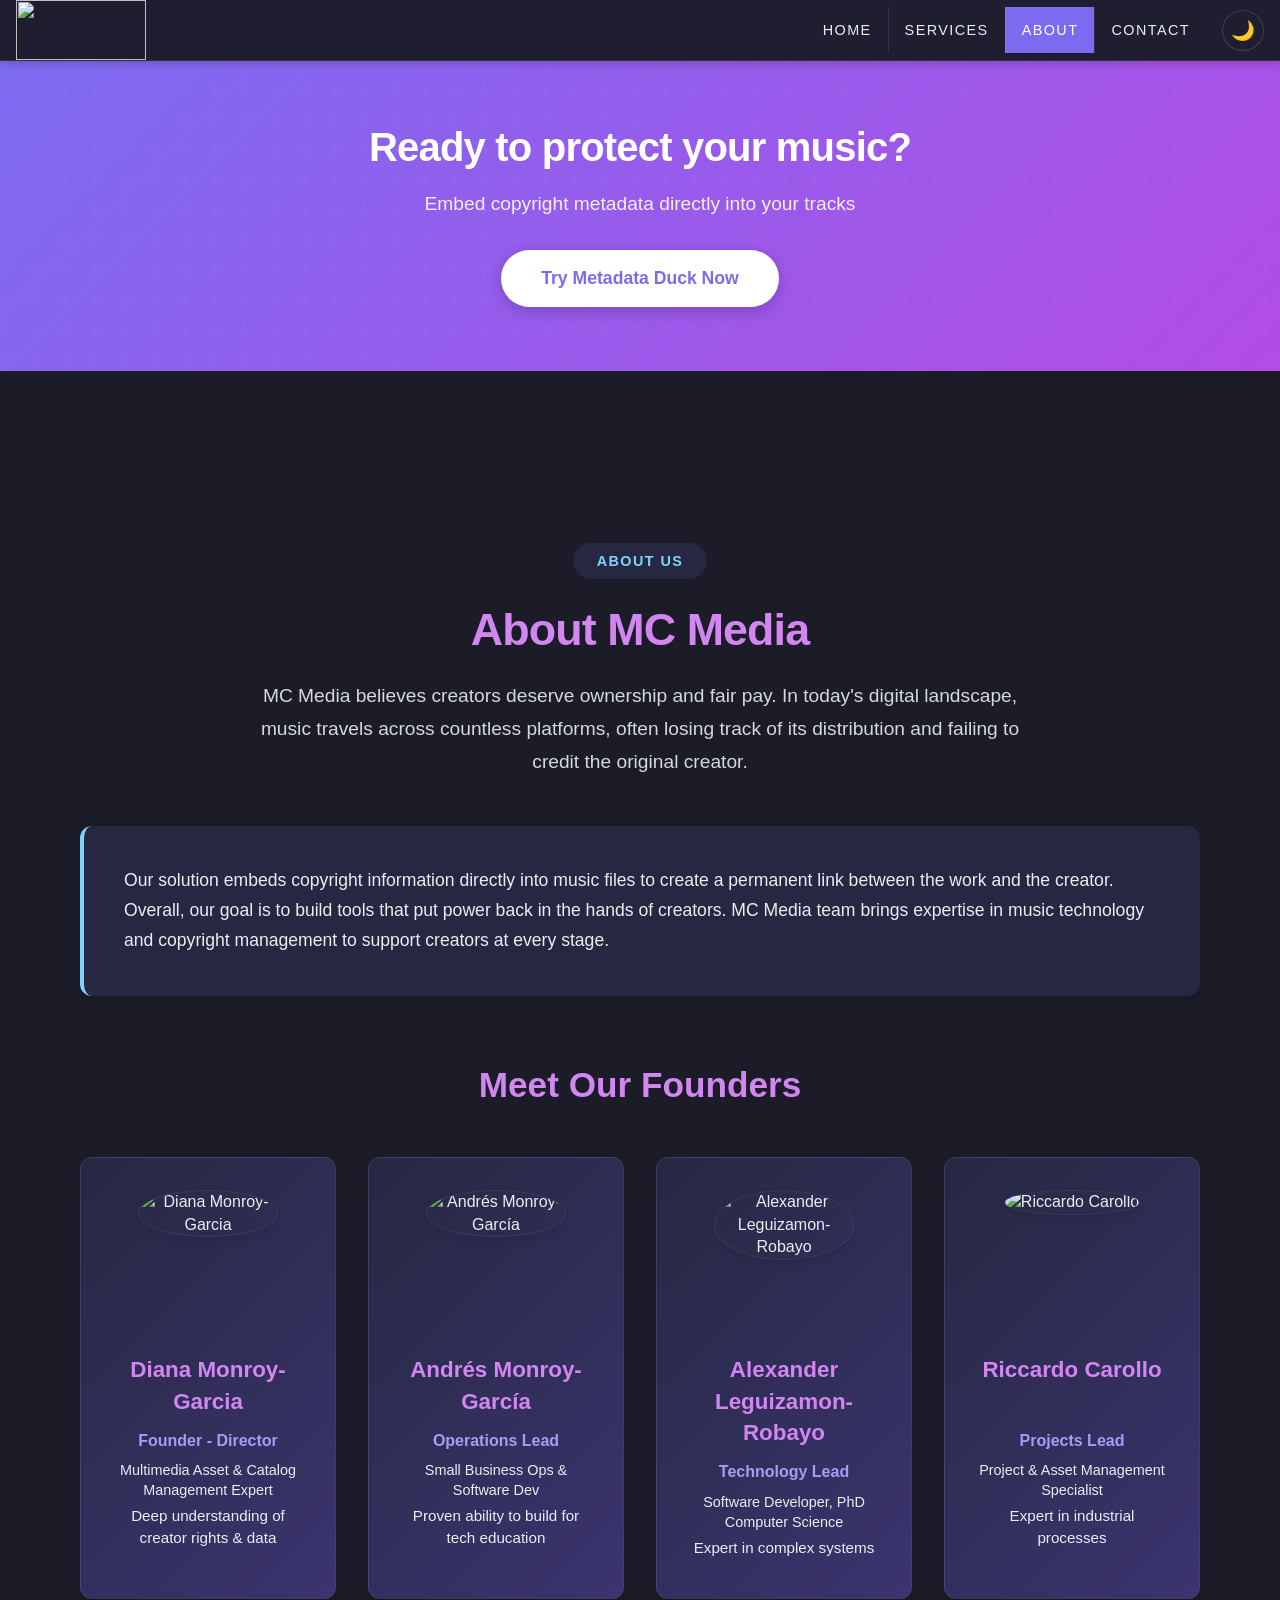
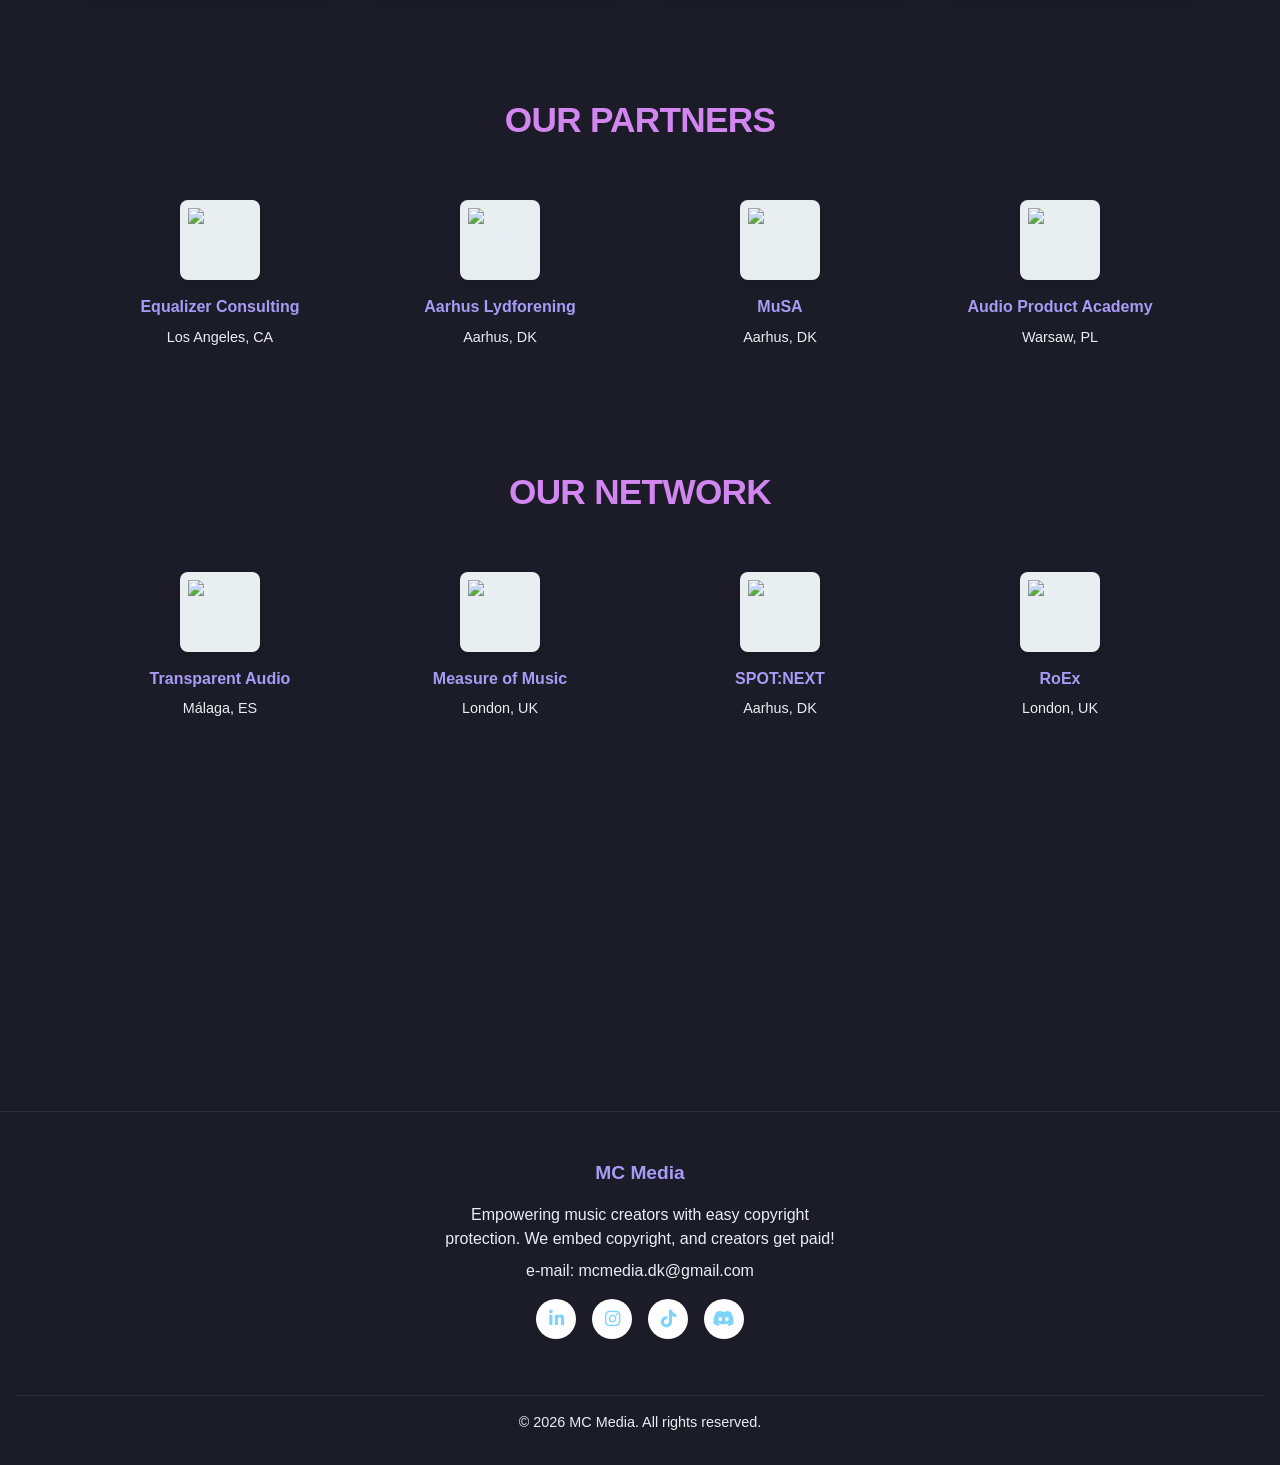
==== commit b8411d75: "Update about.html updated social media links" ====
--- a/pages/about.html
+++ b/pages/about.html
@@ -4,6 +4,7 @@
 <meta charset="UTF-8"/>
 <meta name="viewport" content="width=device-width, initial-scale=1.0"/>
 <link rel="stylesheet" href="../style.css"/>
+<link rel="stylesheet" href="https://cdnjs.cloudflare.com/ajax/libs/font-awesome/6.5.0/css/all.min.css">
 <title>About - MC Media</title>
 <script>
   // Applique le thème immédiatement, avant que la page se charge
@@ -188,12 +189,14 @@
                 <p>Empowering music creators with easy copyright protection. We embed copyright, and creators get paid!</p>
                 <p>e-mail: mcmedia.dk@gmail.com</p>
                 <div class="social-links">
-                    <a href="https://www.linkedin.com/company/mcmedia-dk/posts/?feedView=all" target="_blank" aria-label="LinkedIn">in</a>
-                    <a href="https://www.instagram.com/musicrightscl" target="_blank" aria-label="Instagram">📷</a>
+                        <a href="https://www.linkedin.com/company/mcmedia-dk/" target="_blank" aria-label="LinkedIn"><i class="fab fa-linkedin-in"></i></a>
+                        <a href="https://www.instagram.com/mcmedia.tech/" target="_blank" aria-label="Instagram"><i class="fab fa-instagram"></i></a>
+                        <a href="https://www.tiktok.com/@mcmedia.tech" target="_blank" aria-label="TikTok"><i class="fab fa-tiktok"></i></a>
+                        <a href="https://discord.com/invite/vQxmVcc42X" target="_blank" aria-label="Discord"><i class="fab fa-discord"></i></a>
                 </div>
             </div>
             <div class="footer-bottom">
-                <p>&copy; 2025 MC Media. All rights reserved.</p>
+                <p>&copy; 2026 MC Media. All rights reserved.</p>
             </div>
         </div>
     </div>
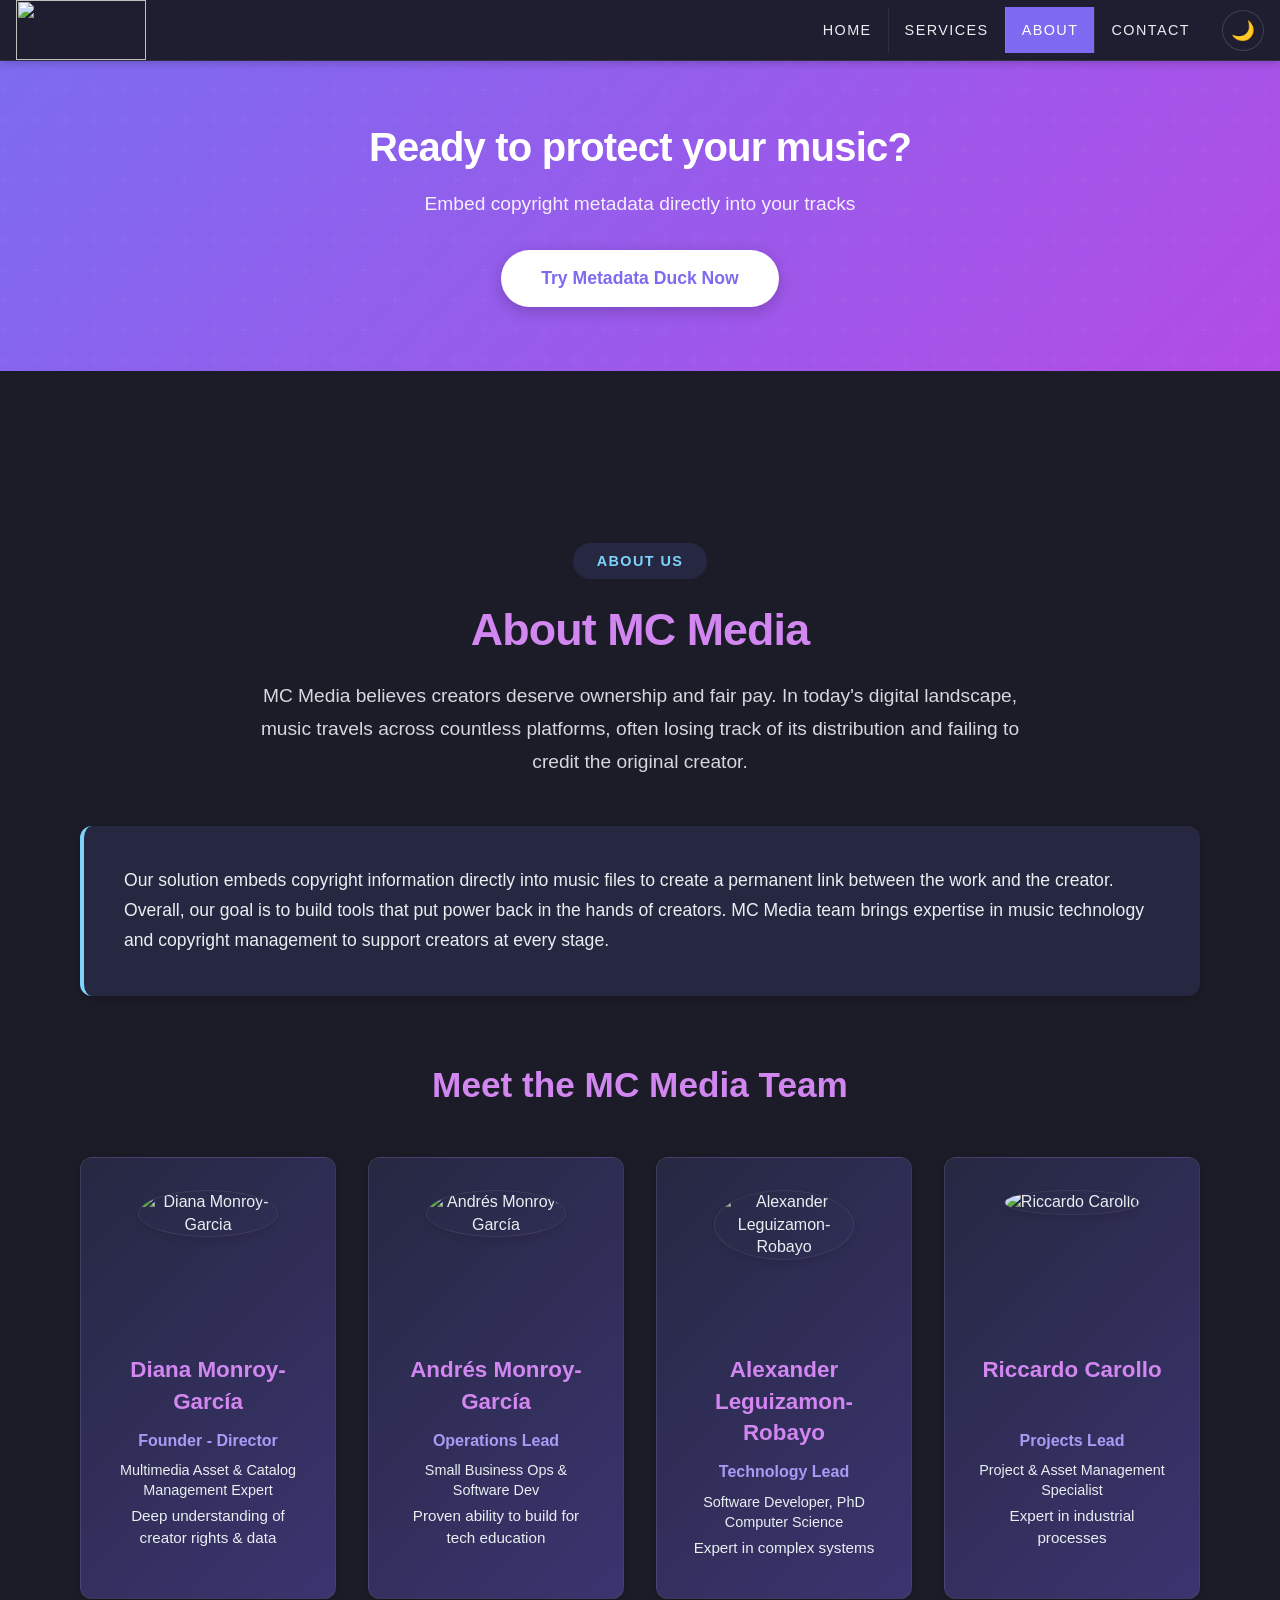
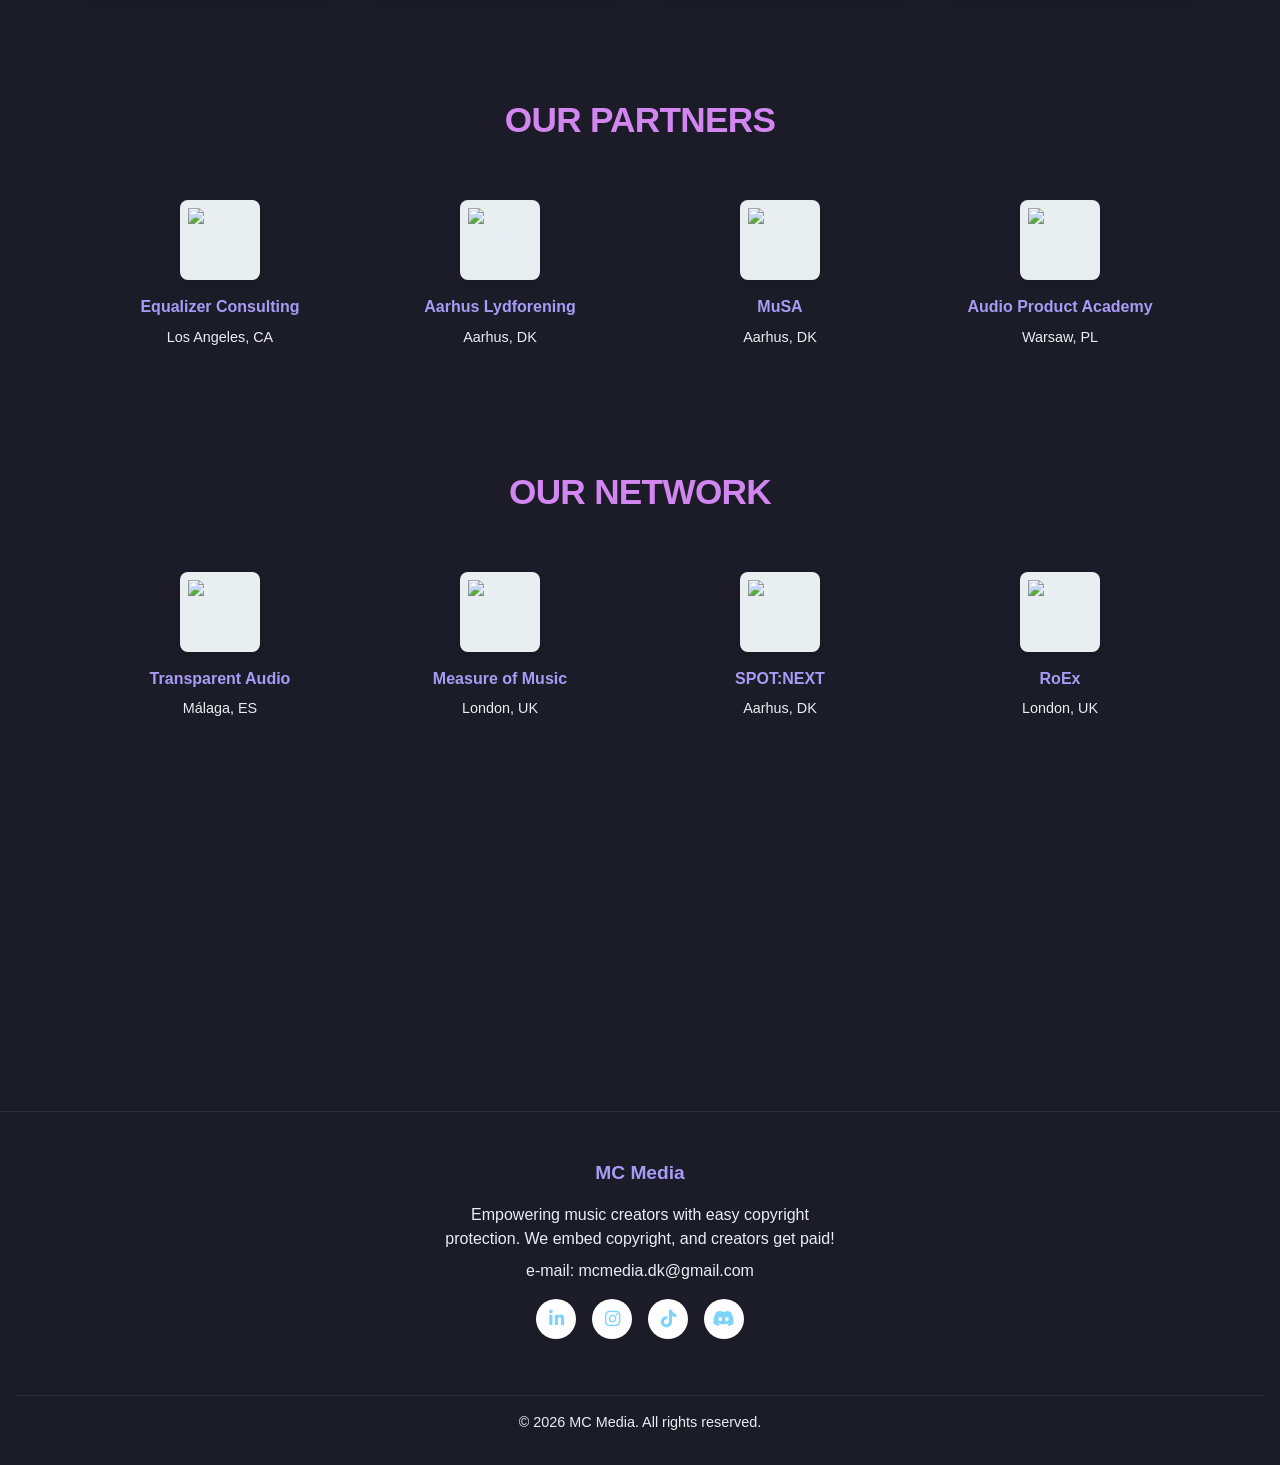
==== commit acea7b52: "Update about.html misspellings corrected" ====
--- a/pages/about.html
+++ b/pages/about.html
@@ -1,6 +1,15 @@
 <!DOCTYPE html>
 <html>
 <head>
+<!-- Google tag (gtag.js) -->
+<script async src="https://www.googletagmanager.com/gtag/js?id=G-MRYB6XP3FT"></script>
+<script>
+  window.dataLayer = window.dataLayer || [];
+  function gtag(){dataLayer.push(arguments);}
+  gtag('js', new Date());
+
+  gtag('config', 'G-MRYB6XP3FT');
+</script>  
 <meta charset="UTF-8"/>
 <meta name="viewport" content="width=device-width, initial-scale=1.0"/>
 <link rel="stylesheet" href="../style.css"/>
@@ -63,7 +72,7 @@
 
                 <!-- IMPROVED Meet Our Founders Section - 3 COLUMN LAYOUT -->
                 <div class="founders-section">
-                    <h2>Meet Our Founders</h2>
+                    <h2>Meet the MC Media Team</h2>
                     
                     <div class="founders-grid">
                         <!-- Founder 1 -->
@@ -73,7 +82,7 @@
                                      alt="Diana Monroy-Garcia">
                             </div>
                             <div class="founder-info">
-                                <h3>Diana Monroy-Garcia</h3>
+                                <h3>Diana Monroy-García</h3>
                                 <p class="title">Founder - Director</p>
                                 <p class="experience">Multimedia Asset & Catalog Management Expert</p>
                                 <p>Deep understanding of creator rights & data</p>
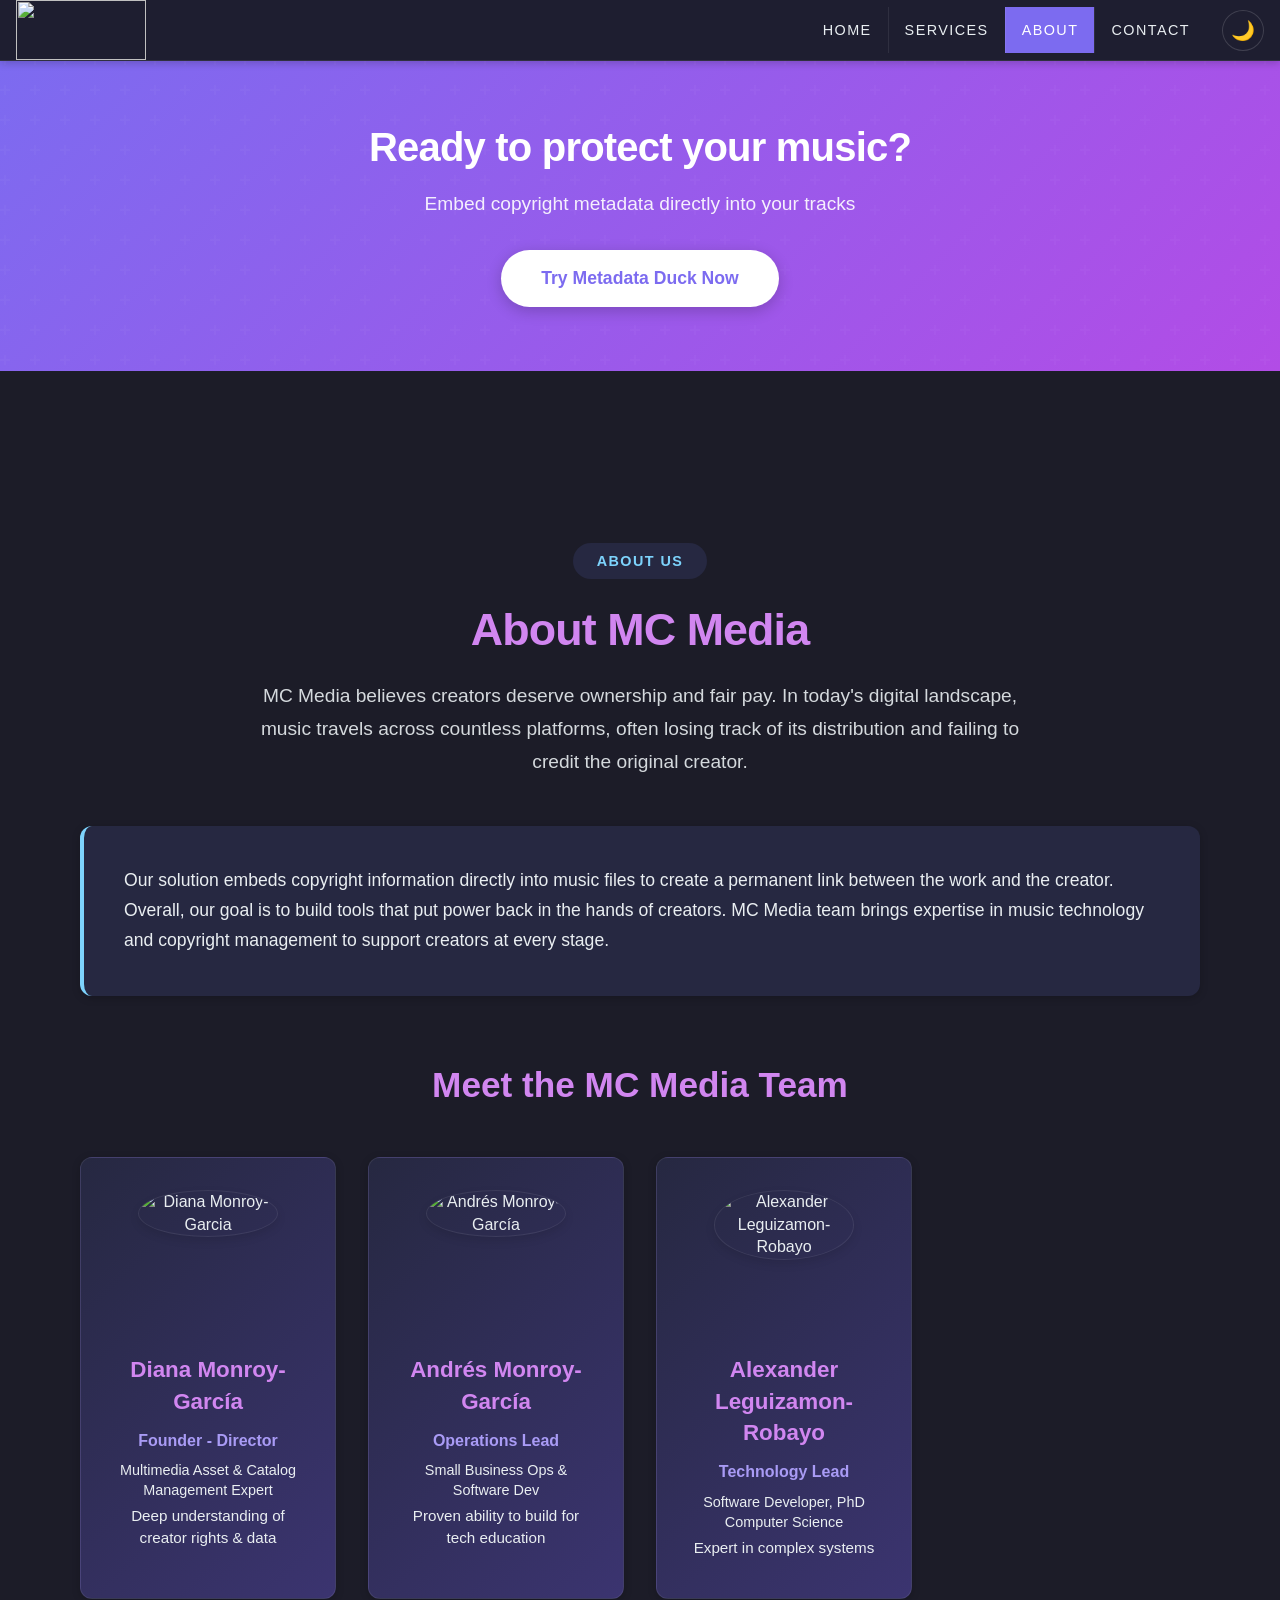
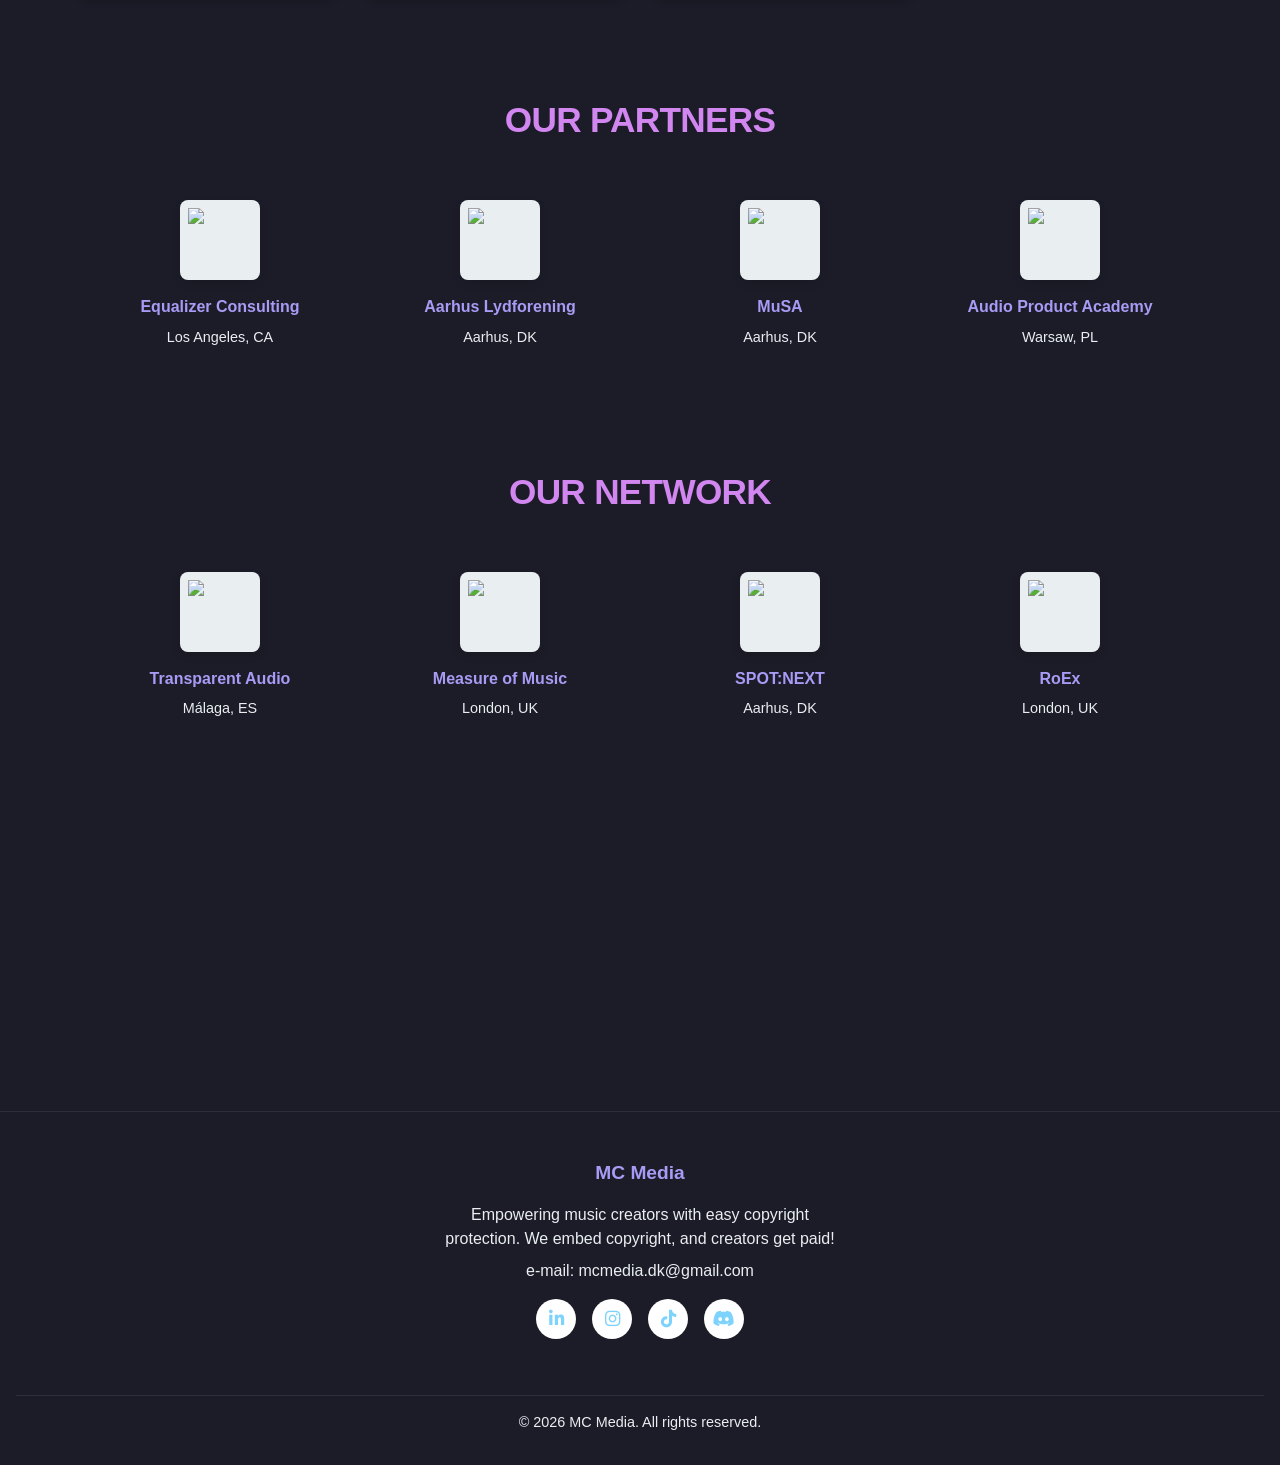
==== commit cb24a812: "Update about section Update founders subsection" ====
--- a/pages/about.html
+++ b/pages/about.html
@@ -116,19 +116,6 @@
                                 <p>Expert in complex systems</p>
                             </div>
                         </div>
-                                <!-- Founder 4 -->
-                        <div class="founder-card">
-                            <div class="founder-image">
-                                <img src="../images/riccardo profile.jpg" 
-                                     alt="Riccardo Carollo">
-                            </div>
-                            <div class="founder-info">
-                                <h3>Riccardo Carollo <br><br></h3>
-                                <p class="title">Projects Lead</p>
-                                <p class="experience">Project & Asset Management Specialist</p>
-                                <p> Expert in industrial processes</p>
-                            </div>
-                        </div>
                     </div>
                 </div>
 
